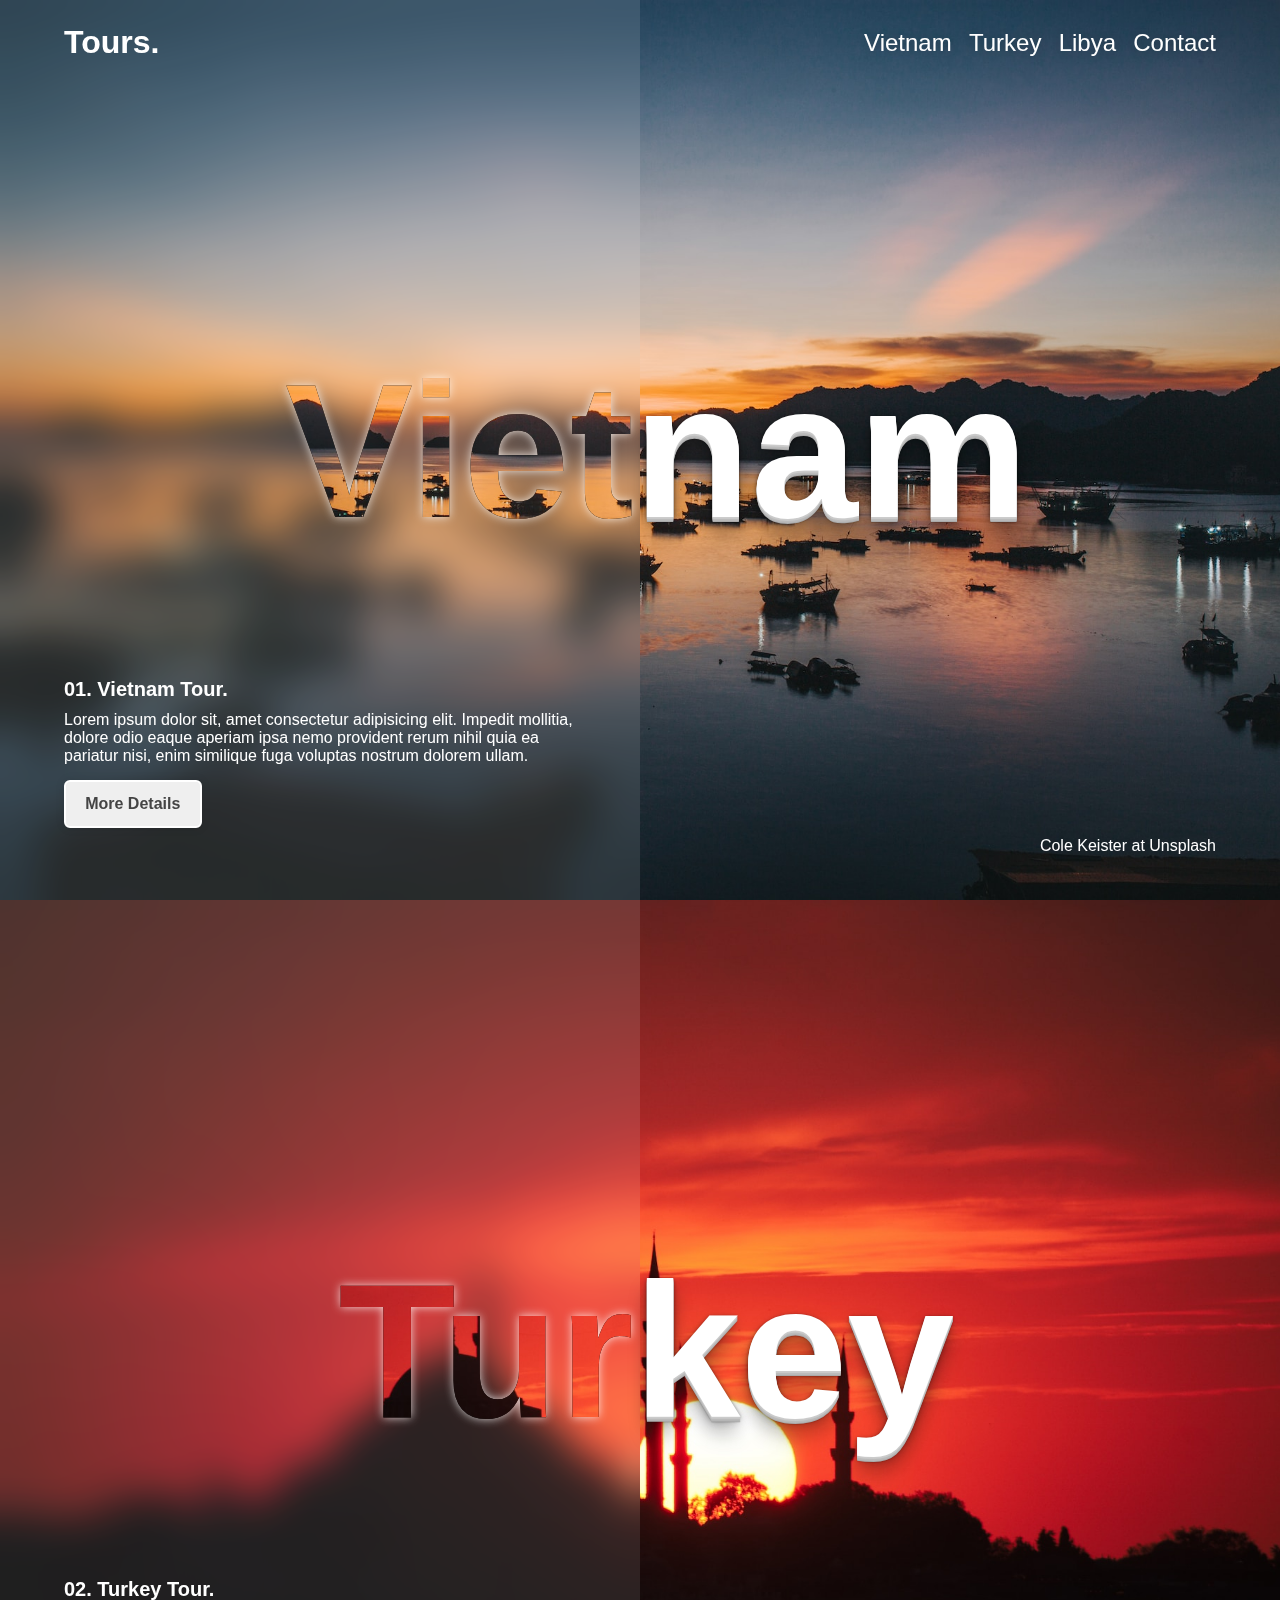
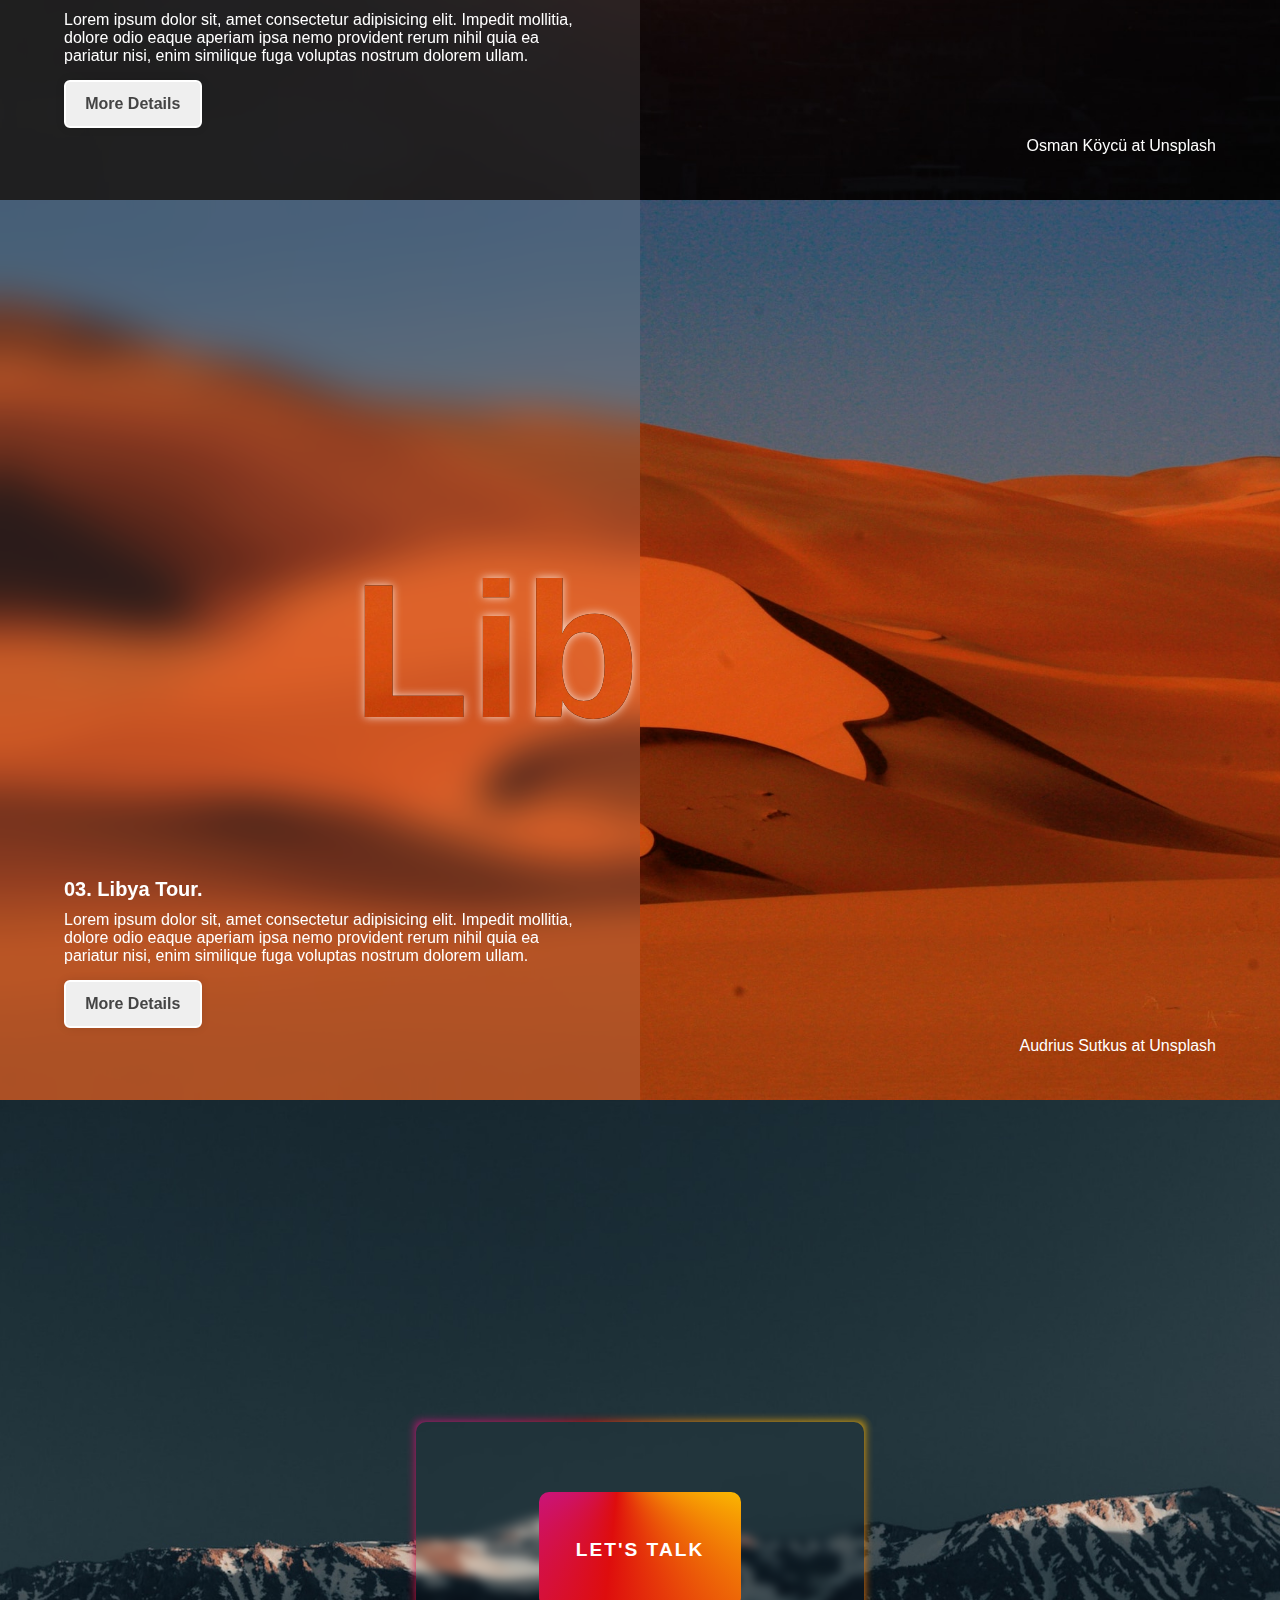
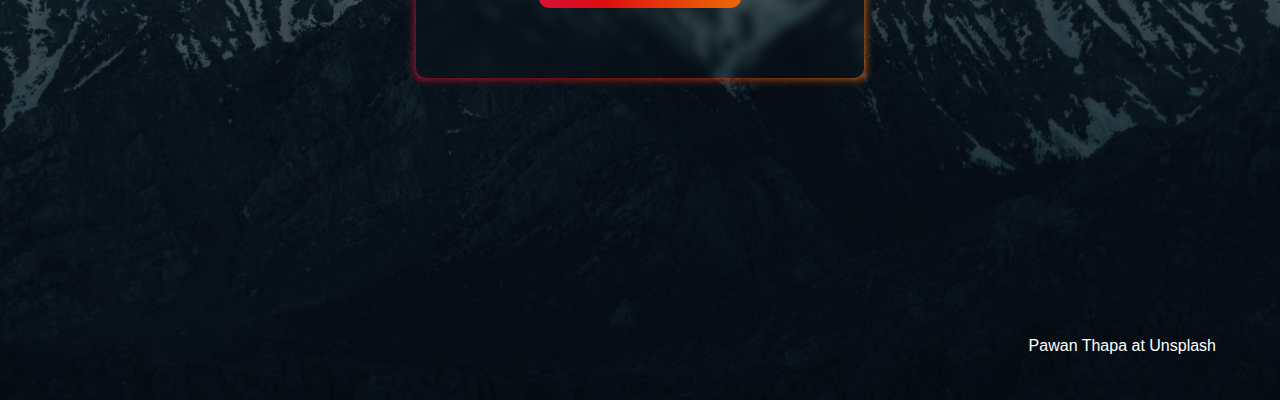
==== index.html @ f8b97f66 "Shift to right side JS" ====
<!DOCTYPE html>
<html lang="pt-br">
<head>
    <meta charset="UTF-8">
    <meta name="viewport" content="width=device-width, initial-scale=1.0">
    <title>Tours</title>
    <link rel="stylesheet" href="estilos/style.css">
    <link href='https://unpkg.com/boxicons@2.1.4/css/boxicons.min.css' rel='stylesheet'>
    <script src="app.js" defer></script>
</head>
<body>
    <header class="header">
        <a href="#" class="logo">Tours.</a>

        <nav class="navbar nav-normal">
            <a href="#">Vietnam</a>
            <a href="#turkey-section">Turkey</a>
            <a href="#libya-section">Libya</a>
            <a href="#contact">Contact</a>
        </nav>

        <nav class="navbar nav-icon">
            <a href="#"><svg xmlns="http://www.w3.org/2000/svg" width="18" height="18" viewBox="0 0 64 64">
                <circle cx="32" cy="32" r="30" fill="#f42f4c" />
                <path fill="#ffe62e" d="m32 39l9.9 7l-3.7-11.4l9.8-7.4H35.8L32 16l-3.7 11.2H16l9.8 7.4L22.1 46z" />
            </svg></a>
            <a href="#turkey-section"><svg xmlns="http://www.w3.org/2000/svg" width="18" height="18" viewBox="0 0 64 64">
                <circle cx="32" cy="32" r="30" fill="#ed4c5c" />
                <g fill="#fff">
                    <path d="m41.3 39l.1-5.4L36 32l5.4-1.6l-.1-5.4l3.3 4.3l5.4-1.6l-3.3 4.3l3.3 4.3l-5.4-1.6z" />
                    <path
                        d="M33.2 44c-6.6 0-11.9-5.4-11.9-12s5.3-12 11.9-12c2.5 0 4.8.8 6.8 2.1C37.3 19 33.3 17 28.8 17C20.6 17 14 23.7 14 32s6.6 15 14.8 15c4.5 0 8.5-2 11.2-5.1c-1.9 1.3-4.2 2.1-6.8 2.1" />
                </g>
            </svg></a>
            <a href="#libya-section"><svg xmlns="http://www.w3.org/2000/svg" width="18" height="18" viewBox="0 0 64 64">
                <path fill="#3e4347"
                    d="M2 32c0 5.9 1.7 11.4 4.6 16h50.7c2.9-4.6 4.6-10.1 4.6-16s-1.7-11.4-4.6-16H6.6C3.7 20.6 2 26.1 2 32z" />
                <path fill="#c94747" d="M57.4 16C52.1 7.6 42.7 2 32 2S11.9 7.6 6.6 16h50.8z" />
                <path fill="#83bf4f" d="M6.6 48c5.3 8.4 14.7 14 25.4 14s20.1-5.6 25.4-14H6.6z" />
                <g fill="#fff">
                    <path d="M38.2 36.7v-3.6L34.7 32l3.5-1.1v-3.6l2.2 2.9l3.6-1.1l-2.2 2.9l2.2 2.9l-3.6-1.1z" />
                    <path
                        d="M32.8 40c-4.4 0-7.9-3.6-7.9-8s3.5-8 7.9-8c1.7 0 3.2.5 4.5 1.4a9.78 9.78 0 0 0-7.4-3.4c-5.5 0-9.9 4.5-9.9 10s4.4 10 9.9 10c3 0 5.6-1.3 7.4-3.4c-1.2.9-2.8 1.4-4.5 1.4" />
                </g>
            </svg></a>
            <a href="#contact"><svg xmlns="http://www.w3.org/2000/svg" width="18" height="18" viewBox="0 0 24 24">
                <path fill="none" stroke="#888888" stroke-linecap="round" stroke-linejoin="round" stroke-width="2"
                    d="M12 19c5.523 0 10-3.582 10-8s-4.477-8-10-8S2 6.582 2 11c0 2.157 1.067 4.114 2.801 5.553C4.271 18.65 3 20 2 21c3 0 4.527-.979 6.32-2.559c1.14.36 2.38.559 3.68.559z" />
            </svg></a>
        </nav>
    </header>

    <section class="banner">
        <div class="slider">
            <div class="slide">
                <img src="images/bg-img1.jpg" alt="Vietnam landscape">
                <div class="left-info">
                    <div class="blur">
                        <h1>Viet</h1>
                    </div>
                    <div class="content">
                        <h3>01. Vietnam Tour.</h3>
                        <p>Lorem ipsum dolor sit, amet consectetur adipisicing elit. Impedit mollitia, dolore odio eaque aperiam ipsa nemo provident rerum nihil quia ea pariatur nisi, enim similique fuga voluptas nostrum dolorem ullam.</p>
                        <button class="btn">More Details</button>
                    </div>
                </div>
                <div class="right-info hidden">
                    <h1>nam</h1>
                </div>
            </div>
        </div>

        <div class="copy">
            <a href="https://unsplash.com/@coleito?utm_source=unsplash&utm_medium=referral&utm_content=creditCopyText">Cole
                Keister</a> at <a
                href="https://unsplash.com/pt-br/fotografias/UP3pjHKx0ts?utm_source=unsplash&utm_medium=referral&utm_content=creditCopyText">Unsplash</a>
        </div>
    </section>

    <section id="turkey-section" class="banner">
        <div class="slider">
            <div class="slide">
                <img src="images/bg-img2.jpg" alt="Turkey landscape" height="1280">
                <div class="left-info">
                    <div class="blur">
                        <h1>Tur</h1>
                    </div>
                    <div class="content">
                        <h3>02. Turkey Tour.</h3>
                        <p>Lorem ipsum dolor sit, amet consectetur adipisicing elit. Impedit mollitia, dolore odio eaque
                            aperiam ipsa nemo provident rerum nihil quia ea pariatur nisi, enim similique fuga voluptas
                            nostrum dolorem ullam.</p>
                        <button class="btn">More Details</button>
                    </div>
                </div>
                <div class="right-info hidden">
                    <h1>key</h1>
                </div>
            </div>
        </div>
    
        <div class="copy">
            <a href="https://unsplash.com/@osmank?utm_source=unsplash&utm_medium=referral&utm_content=creditCopyText">Osman
                Köycü</a> at <a
                href="https://unsplash.com/pt-br/fotografias/lCA-KQz53m0?utm_source=unsplash&utm_medium=referral&utm_content=creditCopyText">Unsplash</a>
        </div>
    </section>

    <section id="libya-section" class="banner">
        <div class="slider">
            <div class="slide">
                <img src="images/bg-img3.jpg" alt="Libyan desert">
                <div class="left-info">
                    <div class="blur blur-lib">
                        <h1>Lib</h1>
                    </div>
                    <div class="content">
                        <h3>03. Libya Tour.</h3>
                        <p>Lorem ipsum dolor sit, amet consectetur adipisicing elit. Impedit mollitia, dolore odio eaque
                            aperiam ipsa nemo provident rerum nihil quia ea pariatur nisi, enim similique fuga voluptas
                            nostrum dolorem ullam.</p>
                        <button class="btn">More Details</button>
                    </div>
                </div>
                <div class="right-info lib-rinfo hidden">
                    <h1>ya</h1>
                </div>
            </div>
        </div>
    
        <div class="copy">
            <a href="https://unsplash.com/@audrius4x?utm_source=unsplash&utm_medium=referral&utm_content=creditCopyText">Audrius Sutkus</a> at <a href="https://unsplash.com/pt-br/fotografias/Ggvj8lq_Fs8?utm_source=unsplash&utm_medium=referral&utm_content=creditCopyText">Unsplash</a>
        </div>
    </section>

    <section id="contact" class="banner">
        <div class="slider">
            <div class="slide">
                <img src="images/bg-img4.jpg" alt="Mountains">
                <div class="box">
                    <sh></sh>
                    <button class="box-btn">Let's talk</button>
                </div>
            </div>
        </div>
    
        <div class="copy">
            <a href="https://unsplash.com/@thapapawan?utm_source=unsplash&utm_medium=referral&utm_content=creditCopyText">Pawan
                Thapa</a> at <a
                href="https://unsplash.com/pt-br/fotografias/uma-vista-do-topo-de-uma-montanha-a-noite-5teEzy9k1Ls?utm_source=unsplash&utm_medium=referral&utm_content=creditCopyText">Unsplash</a>
        </div>
    </section>

</body>
</html>
---- estilos/style.css ----
@charset "UTF-8";

* {
    margin: 0;
    padding: 0;
    box-sizing: border-box;
    font-family: 'Monteserrat', sans-serif;
}

html {
    scroll-behavior: smooth;
}

img {
    width: 100%;
    height: auto;
    display: block;
}

.header {
    position: fixed;
    top: 0;
    left: 0;
    width: 100%;
    padding: 1.5rem 5%;
    background-color: transparent;
    display: flex;
    justify-content: space-between;
    align-items: center;
    z-index: 100;
}

.logo {
    font-size: clamp(1rem, 3vw, 2rem);
    color: #fff;
    font-weight: 700;
    text-decoration: none;
    cursor: auto;
}

.navbar a {
    font-size: clamp(.8rem, 2vw, 1.5rem);
    color: #fff;
    font-weight: 500;
    text-decoration: none;
    margin-left: clamp(.5rem, 1vw, 2.5rem);
    text-shadow: 0 0 10px rgba(0, 0, 0, .2);
    transition: 200ms;
}

.navbar a:hover {
    text-shadow: 0 0 10px;
}

.nav-icon {
    display: none;
}

.banner {
    position: relative;
    width: 100%;
    height: 100vh;
}

.slide {
    position: absolute;
    width: 100%;
    height: 100%;
}

.slide img {
    position: absolute;
    width: 100%;
    height: 100%;
    object-fit: cover;
    pointer-events: none;
}

.left-info {
    position: absolute;
    width: 50%;
    height: 100%;
    top: 0;
    left: 0;
}

.left-info .blur {
    position: absolute;
    width: 100%;
    height: 100%;
    background-color: rgba(255, 255, 255, .1);
    backdrop-filter: blur(20px);
    display: flex;
    justify-content: flex-end;
    align-items: center;
    -webkit-mask: linear-gradient(#000 0 0),
    linear-gradient(#000 0 0);
    -webkit-mask-clip: text, padding-box;
    -webkit-mask-composite: xor;
}

.blur h1 {
    font-size: clamp(5rem, 15vw, 15.6rem);
    text-shadow: 0 0 10px rgba(255, 255, 255, .8);
    margin-right: 1%;
}

.blur-lib h1 {
    margin-right: 0;
}

.left-info .content {
    position: absolute;
    bottom: 8%;
    left: 10%;
    color: #fff;
}

.content h3 {
    font-size: clamp(1rem, 2vw, 1.25rem);
}

.content p {
    font-size: clamp(.7rem, 2vw, 1rem);
    margin: 0.625rem 0.4rem 0.938rem 0;
    text-wrap: balance;
}

.content .btn {
    display: inline-block;
    padding-block: clamp(0.4rem, 1.5vh, 0.81rem);
    padding-inline: clamp(.8rem, 1.5vw, 1.75rem);
    border: 2px solid #fff;
    border-radius: 0.37rem;
    font-size: clamp(.7rem, 2vw, 1rem);
    font-weight: 600;
    box-shadow: 0 0 10px rgba(0, 0, 0, .1);
    color: #444;
    transition: 500ms;
}

.content .btn:hover {
    background-color: transparent;
    color: #fff;
}

.right-info {
    position: absolute;
    width: 50%;
    height: 100%;
    top: 0;
    right: 0;
    display: flex;
    /* flex-direction: column;
    justify-content: center; */ /* h3 é absolute, não é necessário mais o column */
    align-items: center;
}

.right-info h1 {
    font-size: clamp(5rem, 15vw, 15.6rem);
    color: #fff;
    margin-left: -1%;
    text-shadow: 
    0 1px 0 #ccc, 
    0 2px 0 #c9c9c9, 
    0 3px 0 #bbb, 
    0 4px 0 #b9b9b9, 
    0 5px 0 #aaa,
    0 6px 1px rgba(0, 0, 0, 0.1), 
    0 0 5px rgba(0, 0, 0, 0.1), 
    0 1px 3px rgba(0, 0, 0, 0.3), 
    0 3px 5px rgba(0, 0, 0, 0.2), 
    0 5px 10px rgba(0, 0, 0, 0.25), 
    0 10px 20px rgba(0, 0, 0, 0.2), 
    0 20px 20px rgba(0, 0, 0, 0.15);
}

.lib-rinfo h1 {
    margin-left: 1%;
}

.copy {
    position: absolute;
    bottom: 5%;
    right: 5%;
    color: #fff;
    font-size: clamp(.6rem, 2vw, 1rem);
}

.copy a {
    text-decoration: none;
    color: #fff;
    font-size: clamp(.6rem, 2vw, 1rem);
}

.copy a:hover {
    text-decoration: underline;
}


.box {
    position: absolute;
    top: 50%;
    left: 50%;
    border-radius: 10px;
    width: clamp(35vw, 35vw, 40vw);
    height: clamp(20vw, 20vw, 25vw);
    backdrop-filter: blur(5px);
    transform-style: preserve-3d;
    transform: translate(-50%, -50%);
    display: flex;
    justify-content: center;
    align-items: center;
}

.box-btn {
    width: 45%;
    height: 45%;
    padding: 2.5%;
    border-radius: 10px;
    border: none;
    background: conic-gradient(from 90deg at 40% -25%, #ffd700, #f79d03, #ee6907, #e6390a, #de0d0d, #d61039, #cf1261, #c71585, #cf1261, #d61039, #de0d0d, #ee6907, #f79d03, #ffd700, #ffd700, #ffd700);
    font-family: 'Monteserrat', sans-serif;
    font-size: clamp(.5rem, 1.5vw, 1.7rem);
    font-weight: 600;
    color: #fff;
    text-transform: uppercase;
    letter-spacing: 2px;
    cursor: pointer;
}

.box sh {
    position: absolute;
    inset: calc(-10px - 0px - 0px);
    border: calc(10px + 0px + 0px) solid #0000;
    border-radius: calc(10px + 0px + 0px + 10px);
    -webkit-mask: linear-gradient(#000 0 0) content-box, linear-gradient(#000 0 0);
    -webkit-mask-composite: xor;
    mask-composite: exclude;
    transform: translateZ(-1px);
    pointer-events: none;
}

.box sh::before {
    content: "";
    position: absolute;
    inset: 0px;
    /* border-radius: 10px; */
    background: conic-gradient(from 90deg at 40% -25%, #ffd700, #f79d03, #ee6907, #e6390a, #de0d0d, #d61039, #cf1261, #c71585, #cf1261, #d61039, #de0d0d, #ee6907, #f79d03, #ffd700, #ffd700, #ffd700);
    filter: blur(5px);
    transform: translate(0px, 0px);
}

@media screen and (max-height: 500px) {
    .content p {
        position: absolute;
        left: -10000px;
    }

    .content h3 {
        margin-bottom: 1.5rem;
    }
}

@media screen and (max-width:460px) {
    .nav-normal {
        display: none;
    }

    .nav-icon {
        display: block;
        margin-left: clamp(2rem, 2vw, 2.5rem);
    }

    .nav-icon a {
        margin-left: 1rem;
    }
}

.hidden {
    transform: translateX(100%);
    transition: 800ms;
    transition-delay: 200ms;
}

.show {
    transform: translateX(0);
}
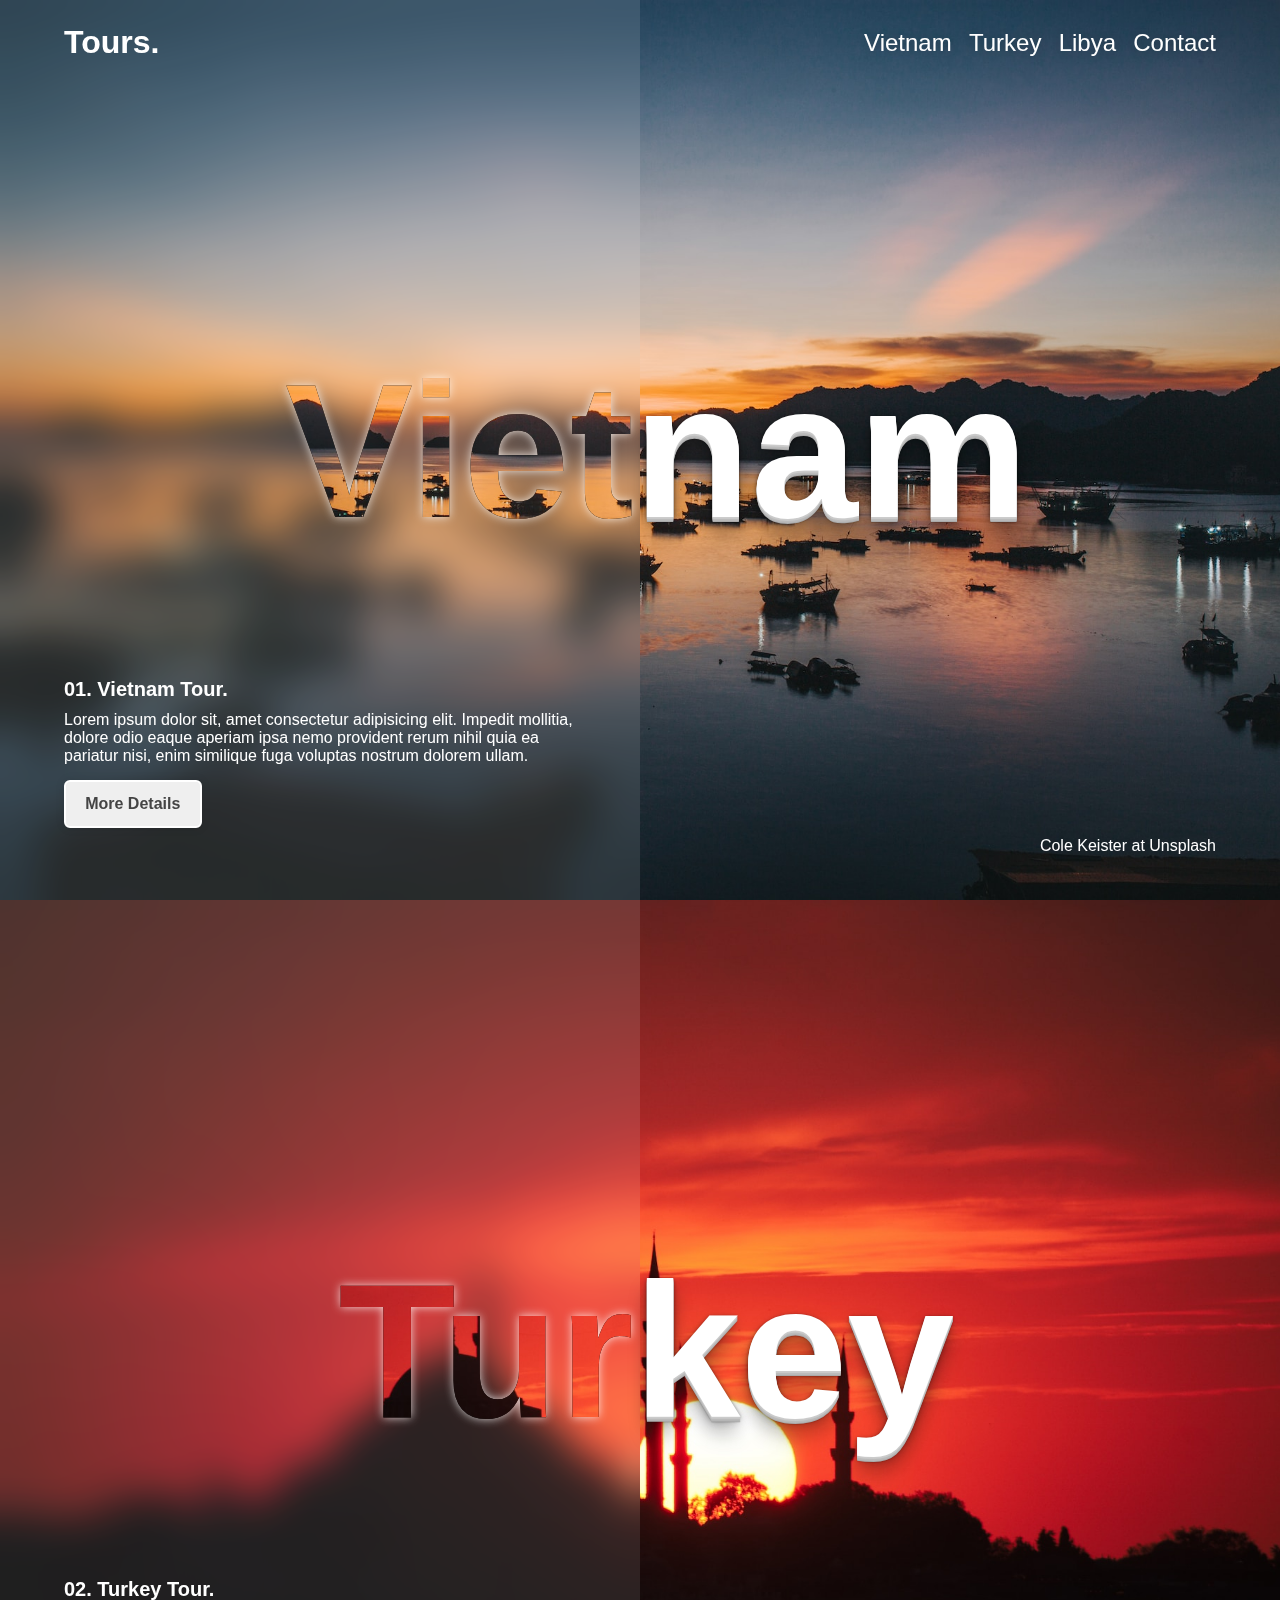
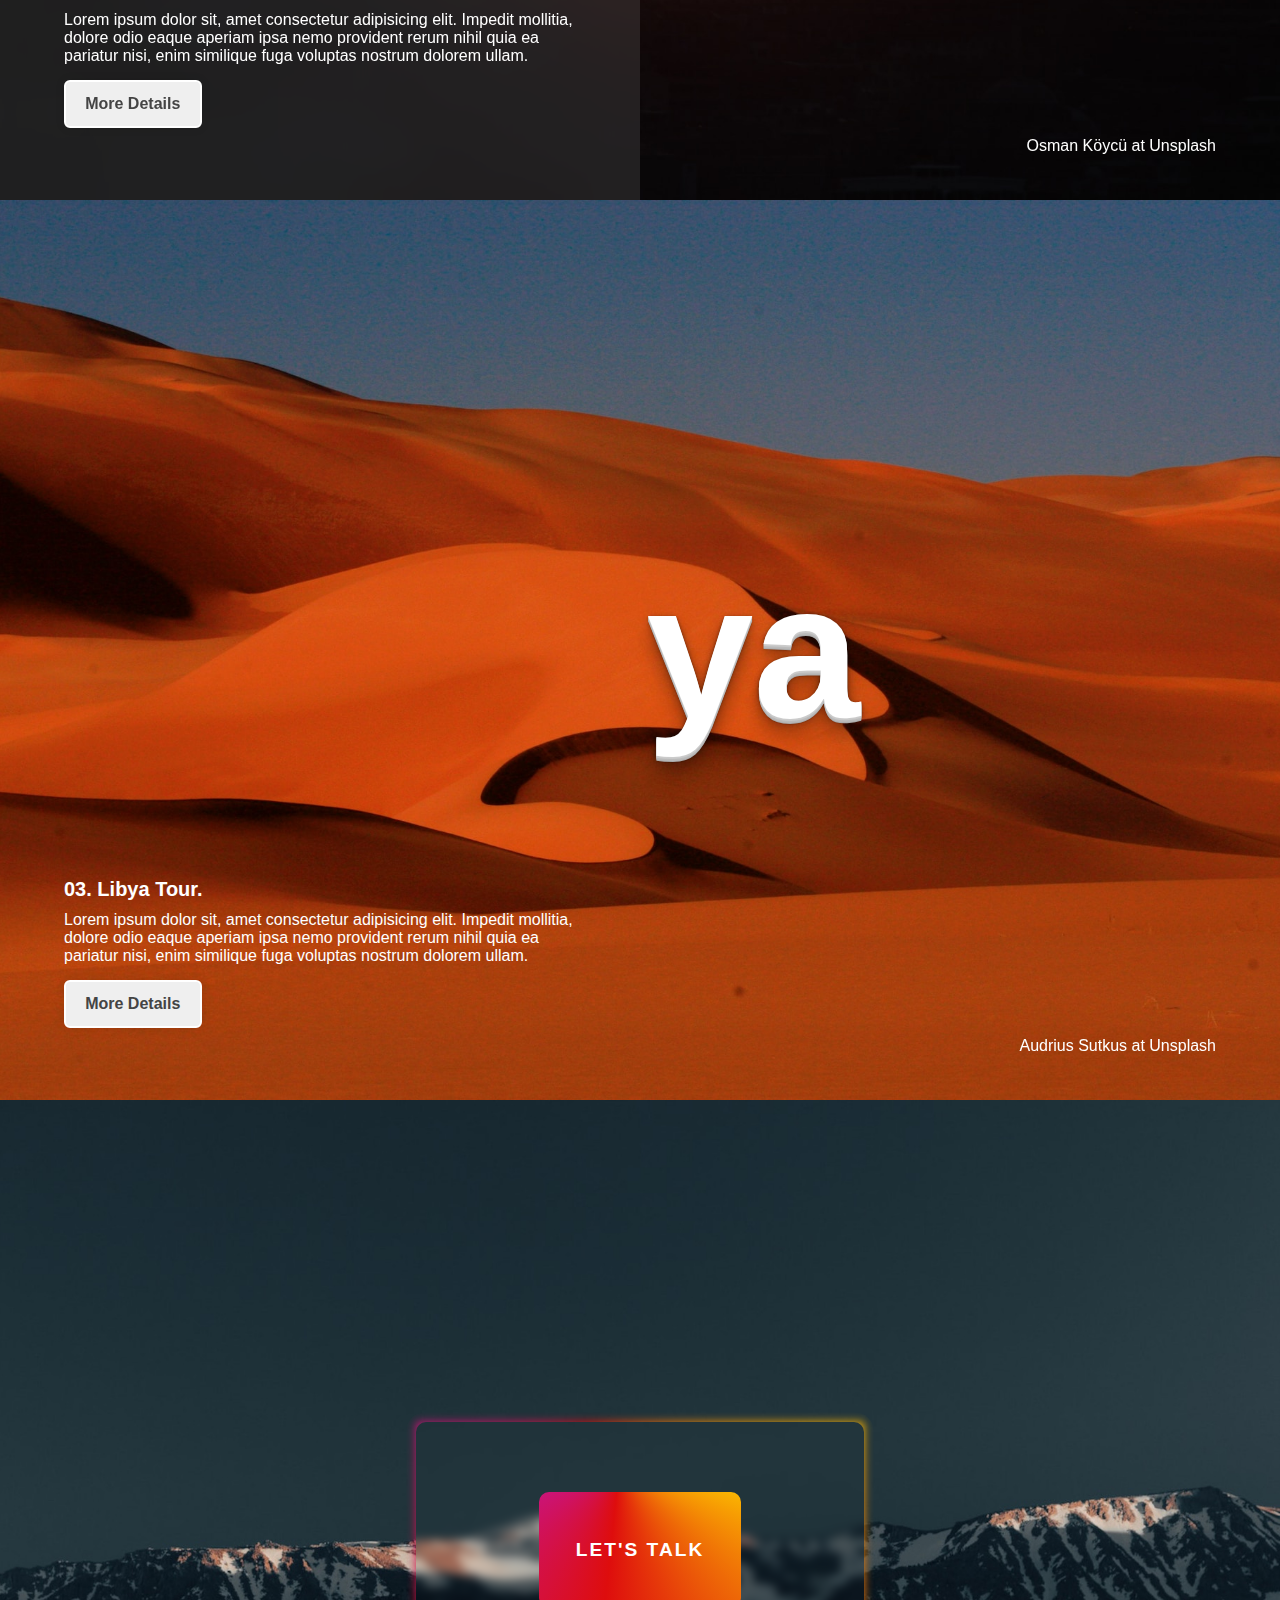
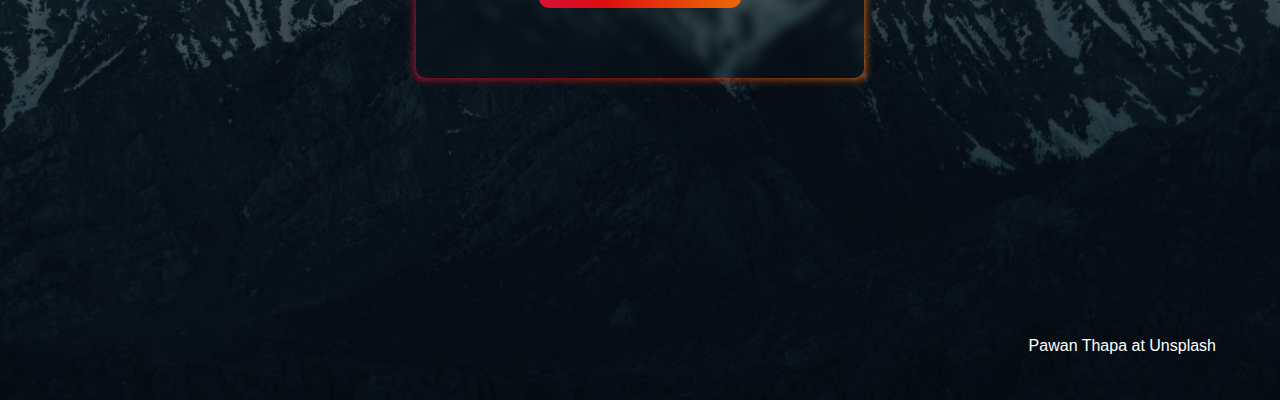
==== commit 802a9526: "Adjust dvh" ====
--- a/index.html
+++ b/index.html
@@ -4,6 +4,7 @@
     <meta charset="UTF-8">
     <meta name="viewport" content="width=device-width, initial-scale=1.0">
     <title>Tours</title>
+    <link rel="shortcut icon" href="./images/favicon.ico" type="image/x-icon">
     <link rel="stylesheet" href="estilos/style.css">
     <link href='https://unpkg.com/boxicons@2.1.4/css/boxicons.min.css' rel='stylesheet'>
     <script src="app.js" defer></script>
@@ -55,7 +56,7 @@
             <div class="slide">
                 <img src="images/bg-img1.jpg" alt="Vietnam landscape">
                 <div class="left-info">
-                    <div class="blur">
+                    <div class="blur hidden">
                         <h1>Viet</h1>
                     </div>
                     <div class="content">
@@ -64,7 +65,7 @@
                         <button class="btn">More Details</button>
                     </div>
                 </div>
-                <div class="right-info hidden">
+                <div class="right-info">
                     <h1>nam</h1>
                 </div>
             </div>
@@ -82,7 +83,7 @@
             <div class="slide">
                 <img src="images/bg-img2.jpg" alt="Turkey landscape" height="1280">
                 <div class="left-info">
-                    <div class="blur">
+                    <div class="blur hidden">
                         <h1>Tur</h1>
                     </div>
                     <div class="content">
@@ -93,7 +94,7 @@
                         <button class="btn">More Details</button>
                     </div>
                 </div>
-                <div class="right-info hidden">
+                <div class="right-info">
                     <h1>key</h1>
                 </div>
             </div>
@@ -111,7 +112,7 @@
             <div class="slide">
                 <img src="images/bg-img3.jpg" alt="Libyan desert">
                 <div class="left-info">
-                    <div class="blur blur-lib">
+                    <div class="blur blur-lib hidden">
                         <h1>Lib</h1>
                     </div>
                     <div class="content">
@@ -122,7 +123,7 @@
                         <button class="btn">More Details</button>
                     </div>
                 </div>
-                <div class="right-info lib-rinfo hidden">
+                <div class="right-info lib-rinfo">
                     <h1>ya</h1>
                 </div>
             </div>
--- a/estilos/style.css
+++ b/estilos/style.css
@@ -36,6 +36,7 @@
     font-weight: 700;
     text-decoration: none;
     cursor: auto;
+    z-index: 100;
 }
 
 .navbar a {
@@ -45,6 +46,7 @@
     text-decoration: none;
     margin-left: clamp(.5rem, 1vw, 2.5rem);
     text-shadow: 0 0 10px rgba(0, 0, 0, .2);
+    z-index: 100;
     transition: 200ms;
 }
 
@@ -59,7 +61,7 @@
 .banner {
     position: relative;
     width: 100%;
-    height: 100vh;
+    height: 100dvh;
 }
 
 .slide {
@@ -128,7 +130,7 @@
 
 .content .btn {
     display: inline-block;
-    padding-block: clamp(0.4rem, 1.5vh, 0.81rem);
+    padding-block: clamp(0.4rem, 1.5dvh, 0.81rem);
     padding-inline: clamp(.8rem, 1.5vw, 1.75rem);
     border: 2px solid #fff;
     border-radius: 0.37rem;
@@ -278,8 +280,8 @@
 }
 
 .hidden {
-    transform: translateX(100%);
-    transition: 800ms;
+    transform: translateX(-100%);
+    transition: 500ms ease-in-out;
     transition-delay: 200ms;
 }
 
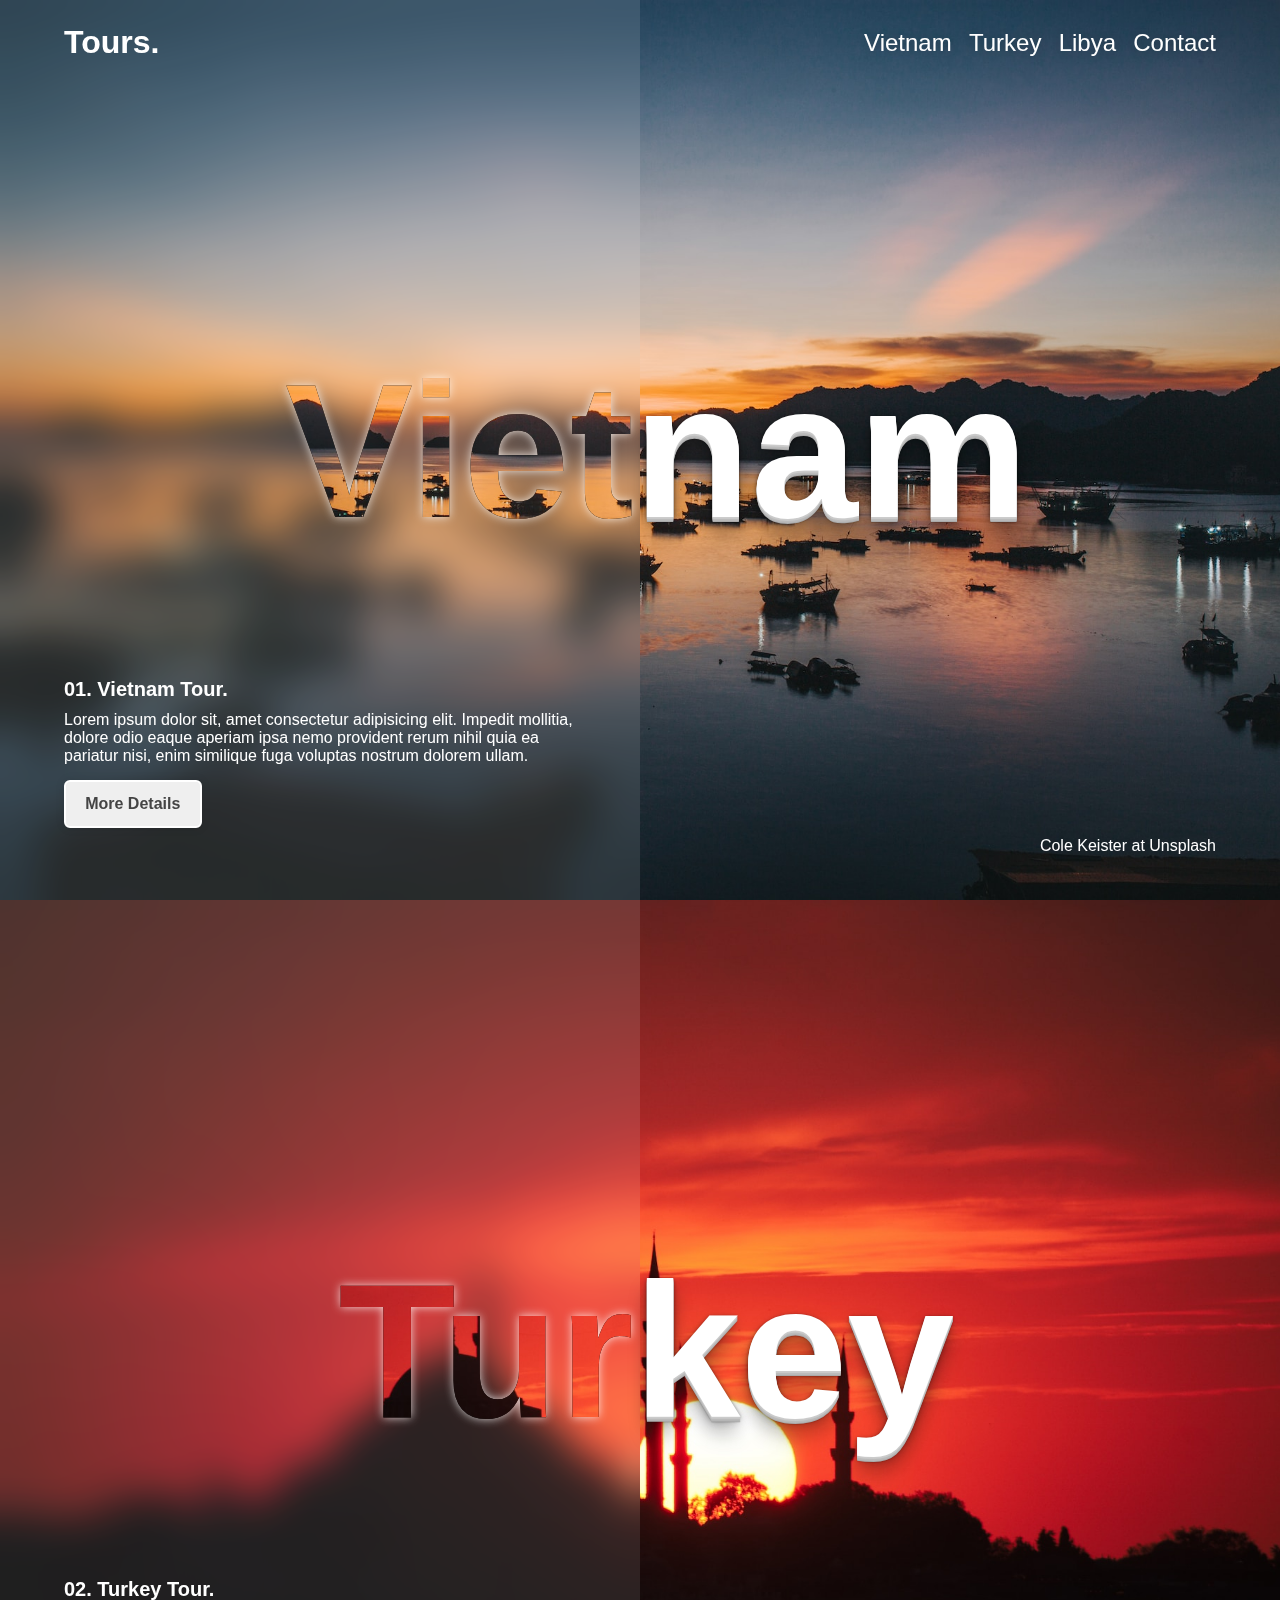
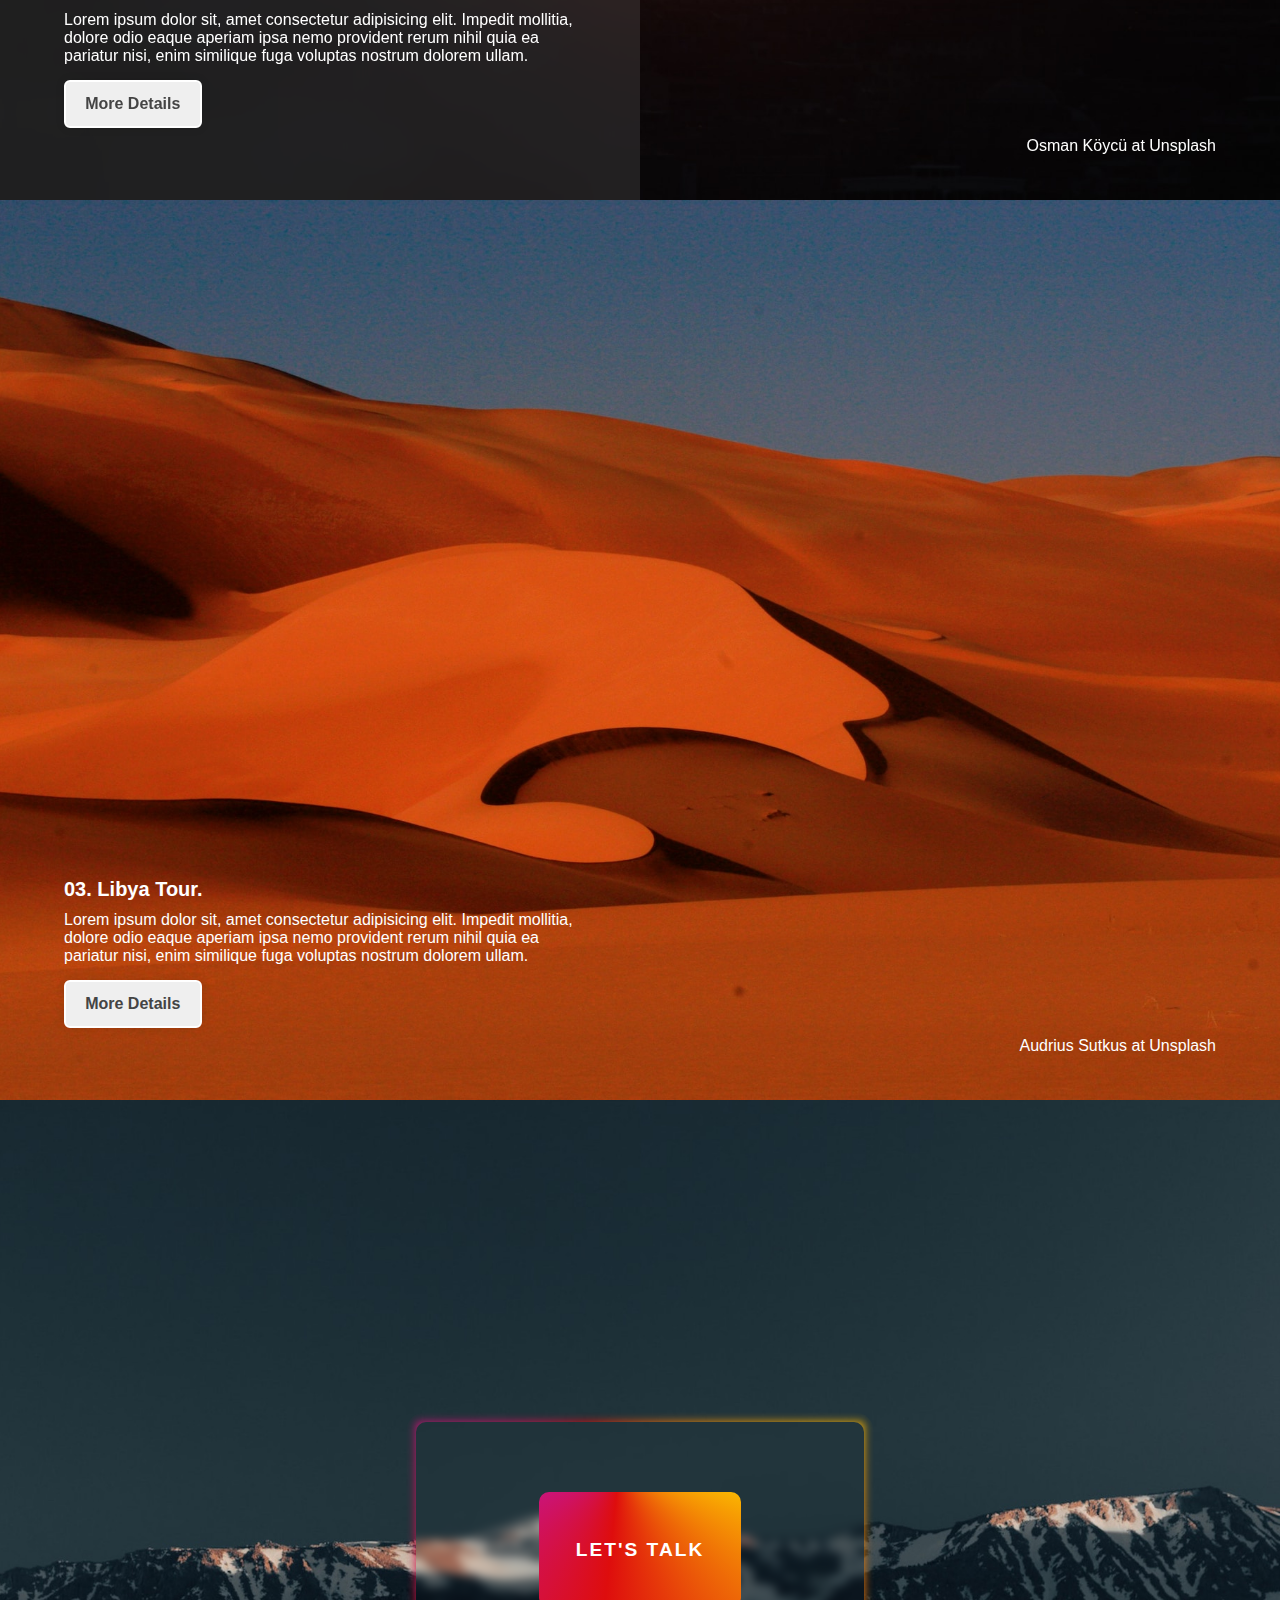
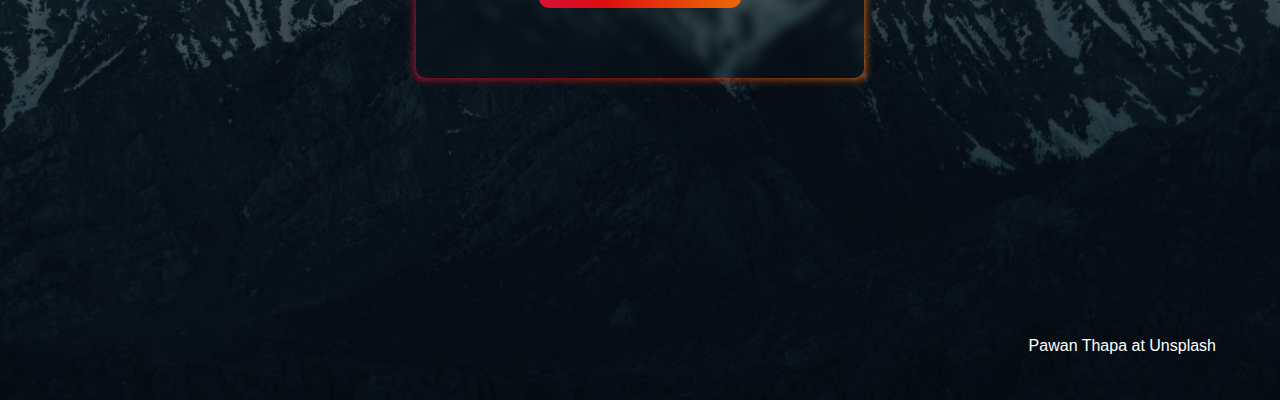
==== commit eb5b1040: "Fix slide from right" ====
--- a/index.html
+++ b/index.html
@@ -65,7 +65,7 @@
                         <button class="btn">More Details</button>
                     </div>
                 </div>
-                <div class="right-info">
+                <div class="right-info hidden hidden-right">
                     <h1>nam</h1>
                 </div>
             </div>
@@ -94,7 +94,7 @@
                         <button class="btn">More Details</button>
                     </div>
                 </div>
-                <div class="right-info">
+                <div class="right-info hidden hidden-right">
                     <h1>key</h1>
                 </div>
             </div>
@@ -123,7 +123,7 @@
                         <button class="btn">More Details</button>
                     </div>
                 </div>
-                <div class="right-info lib-rinfo">
+                <div class="right-info lib-rinfo hidden hidden-right">
                     <h1>ya</h1>
                 </div>
             </div>
--- a/estilos/style.css
+++ b/estilos/style.css
@@ -9,6 +9,7 @@
 
 html {
     scroll-behavior: smooth;
+    overflow-x: hidden;
 }
 
 img {
@@ -285,6 +286,15 @@
     transition-delay: 200ms;
 }
 
+.hidden-right {
+    transform: translateX(100%);
+}
+
+.hidden-right {
+    transition: 500ms ease-in-out;
+    transition-delay: 200ms;
+}
+
 .show {
     transform: translateX(0);
 }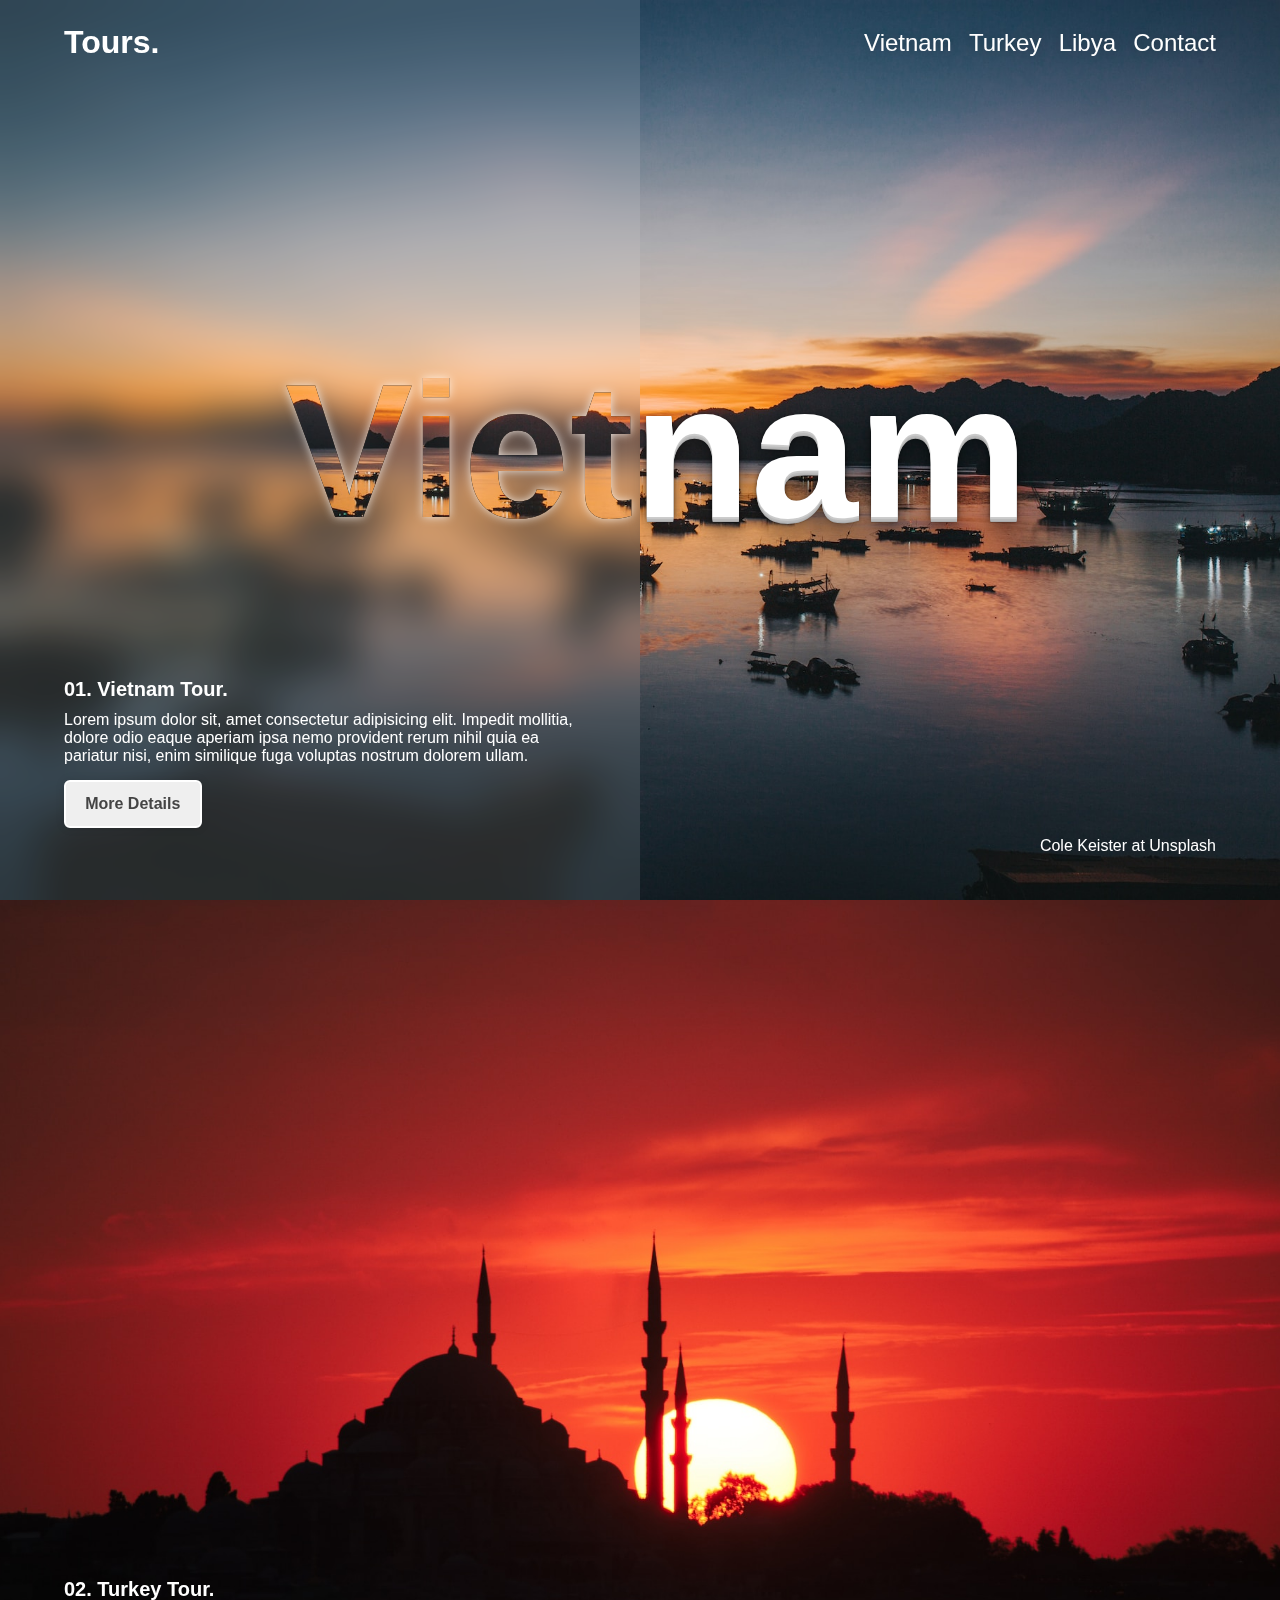
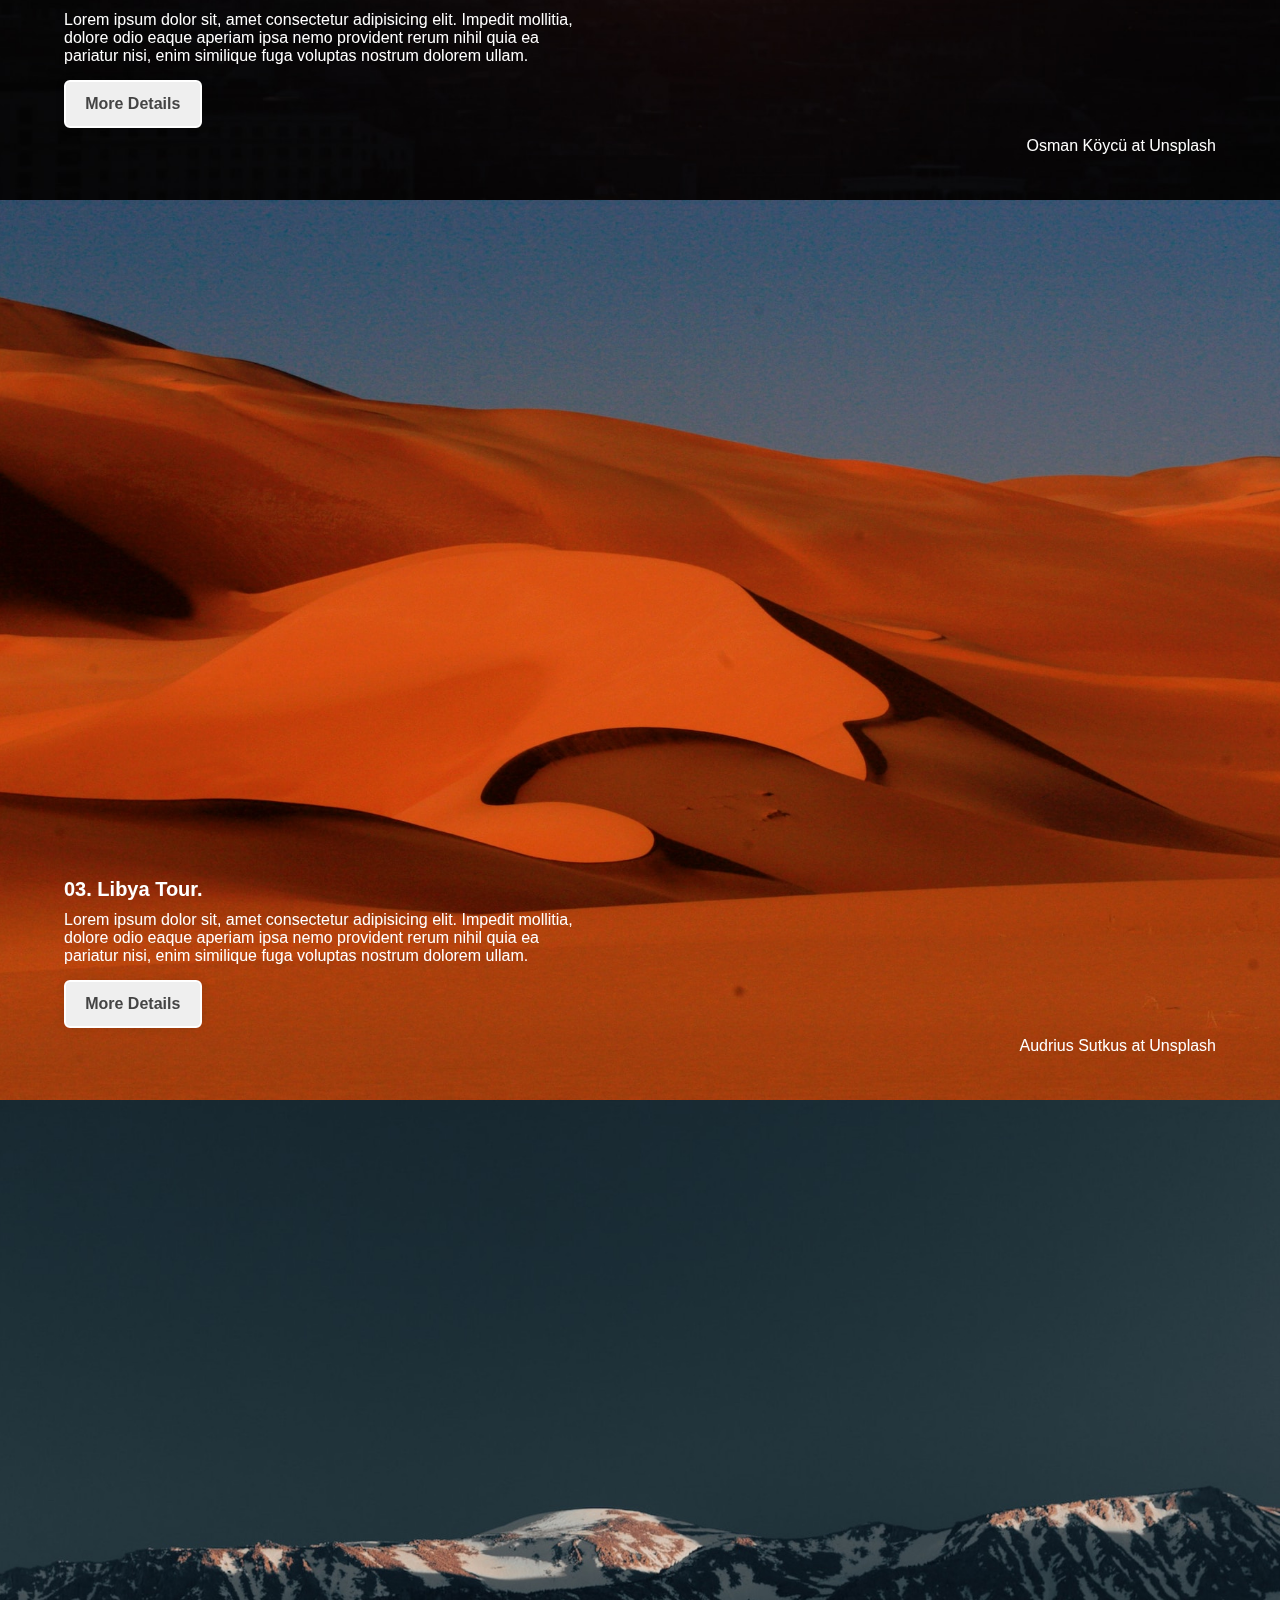
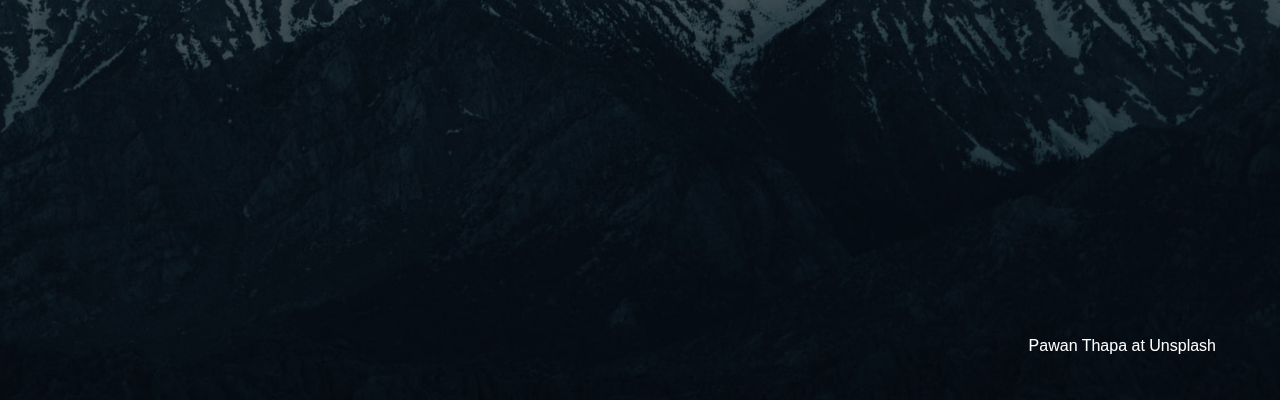
==== commit e1e16cec: "Add faders JS" ====
--- a/index.html
+++ b/index.html
@@ -138,7 +138,7 @@
         <div class="slider">
             <div class="slide">
                 <img src="images/bg-img4.jpg" alt="Mountains">
-                <div class="box">
+                <div class="box fade-in">
                     <sh></sh>
                     <button class="box-btn">Let's talk</button>
                 </div>
--- a/estilos/style.css
+++ b/estilos/style.css
@@ -7,10 +7,12 @@
     font-family: 'Monteserrat', sans-serif;
 }
 
-html {
+html,
+body {
     scroll-behavior: smooth;
     overflow-x: hidden;
 }
+
 
 img {
     width: 100%;
@@ -206,8 +208,8 @@
     top: 50%;
     left: 50%;
     border-radius: 10px;
-    width: clamp(35vw, 35vw, 40vw);
-    height: clamp(20vw, 20vw, 25vw);
+    width: clamp(31.015vw, 31.115vw, 31.2vw);
+    height: clamp(21.015vw, 21.115vw, 21.2vw);
     backdrop-filter: blur(5px);
     transform-style: preserve-3d;
     transform: translate(-50%, -50%);
@@ -218,18 +220,23 @@
 
 .box-btn {
     width: 45%;
-    height: 45%;
+    height: 40%;
     padding: 2.5%;
     border-radius: 10px;
     border: none;
     background: conic-gradient(from 90deg at 40% -25%, #ffd700, #f79d03, #ee6907, #e6390a, #de0d0d, #d61039, #cf1261, #c71585, #cf1261, #d61039, #de0d0d, #ee6907, #f79d03, #ffd700, #ffd700, #ffd700);
     font-family: 'Monteserrat', sans-serif;
-    font-size: clamp(.5rem, 1.5vw, 1.7rem);
-    font-weight: 600;
+    font-size: clamp(.5rem, 1.3vw, 1.7rem);
+    font-weight: 800;
     color: #fff;
     text-transform: uppercase;
     letter-spacing: 2px;
     cursor: pointer;
+    transition: all 200ms;
+}
+
+.box-btn:hover {
+    text-shadow: 0 0 10px;
 }
 
 .box sh {
@@ -280,21 +287,38 @@
     }
 }
 
+/* JavaScript */
+
 .hidden {
     transform: translateX(-100%);
-    transition: 500ms ease-in-out;
-    transition-delay: 200ms;
+    transition: all 800ms ease-in-out;
+    transition-delay: 100ms;
+    opacity: 0;
 }
 
 .hidden-right {
     transform: translateX(100%);
+    opacity: 0;
 }
 
 .hidden-right {
-    transition: 500ms ease-in-out;
-    transition-delay: 200ms;
+    transition: all 800ms ease-in-out;
+    transition-delay: 100ms;
 }
 
 .show {
     transform: translateX(0);
-}+    opacity: 1;
+}
+
+.fade-in {
+    opacity: 0;
+    filter: blur(15px);
+    transition: all 500ms ease-in
+}
+
+.fade-in.appear {
+    filter: blur(0);
+    opacity: 1;
+}
+
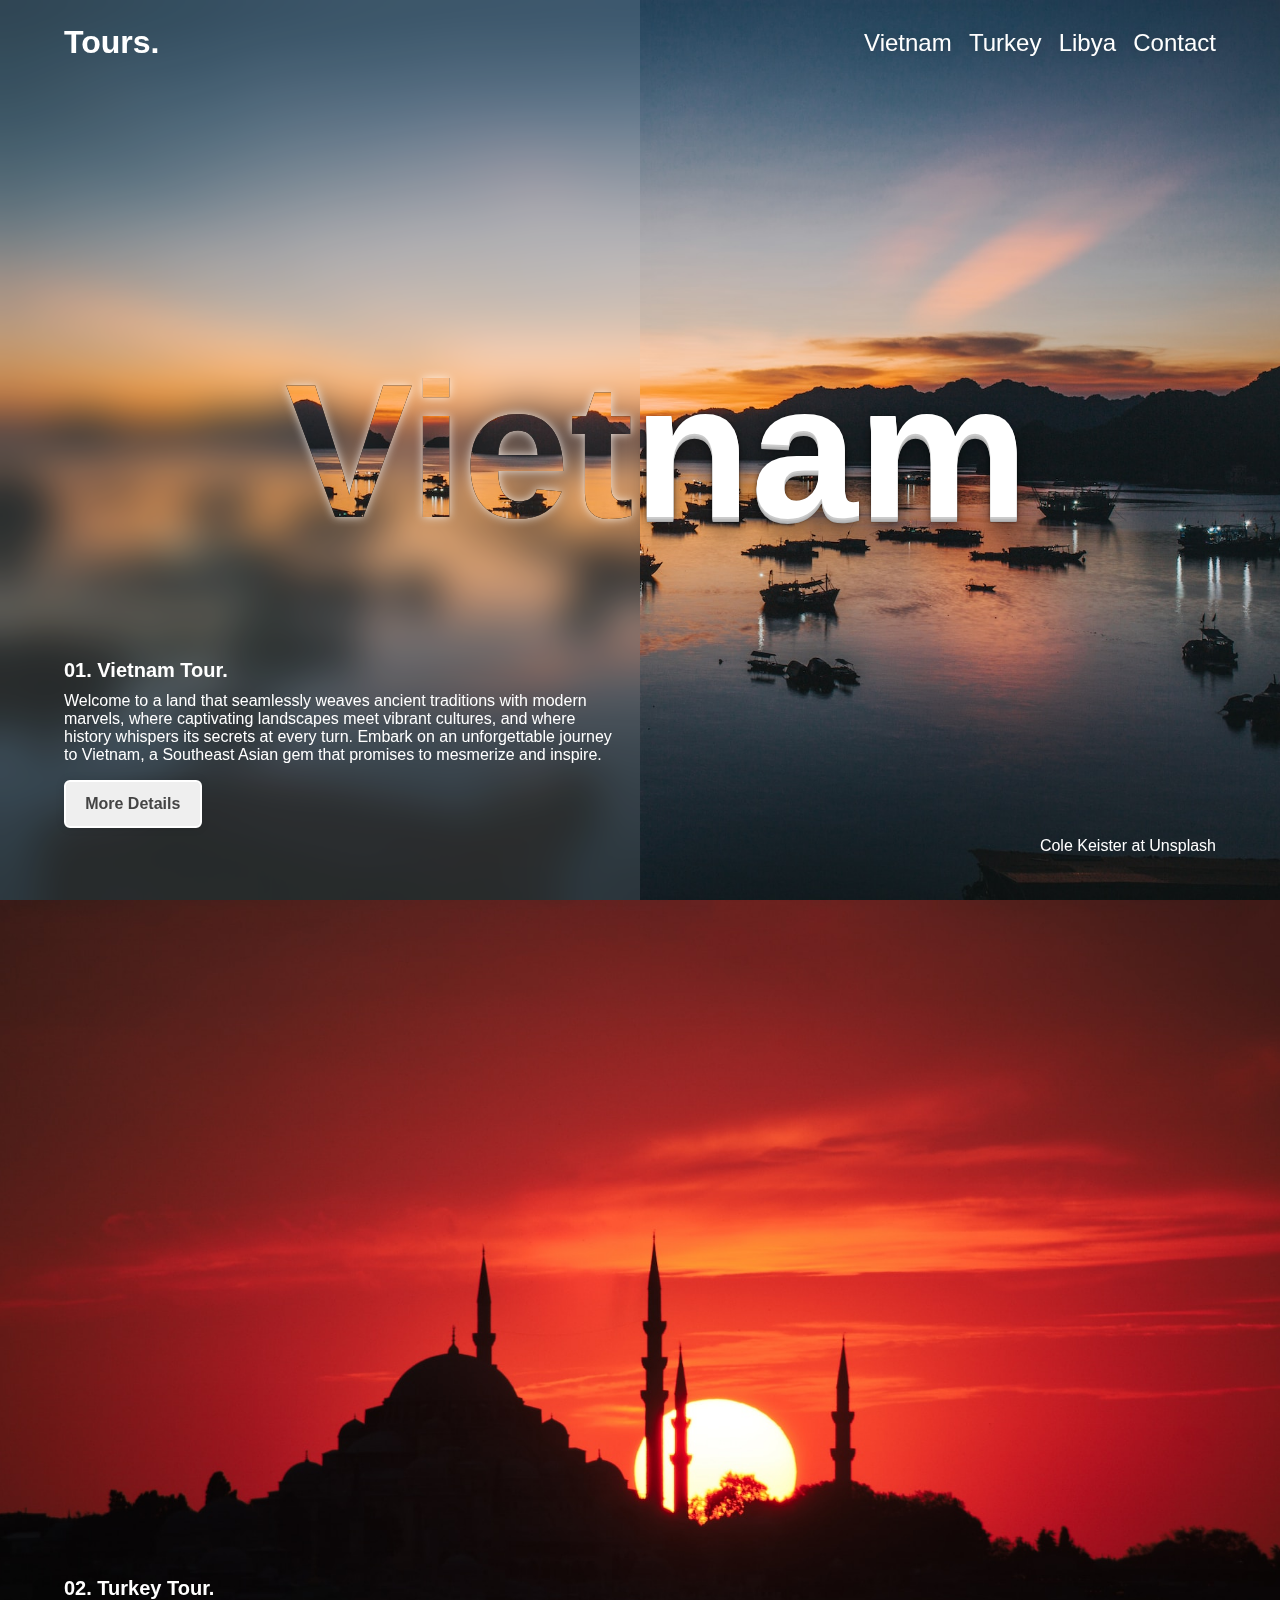
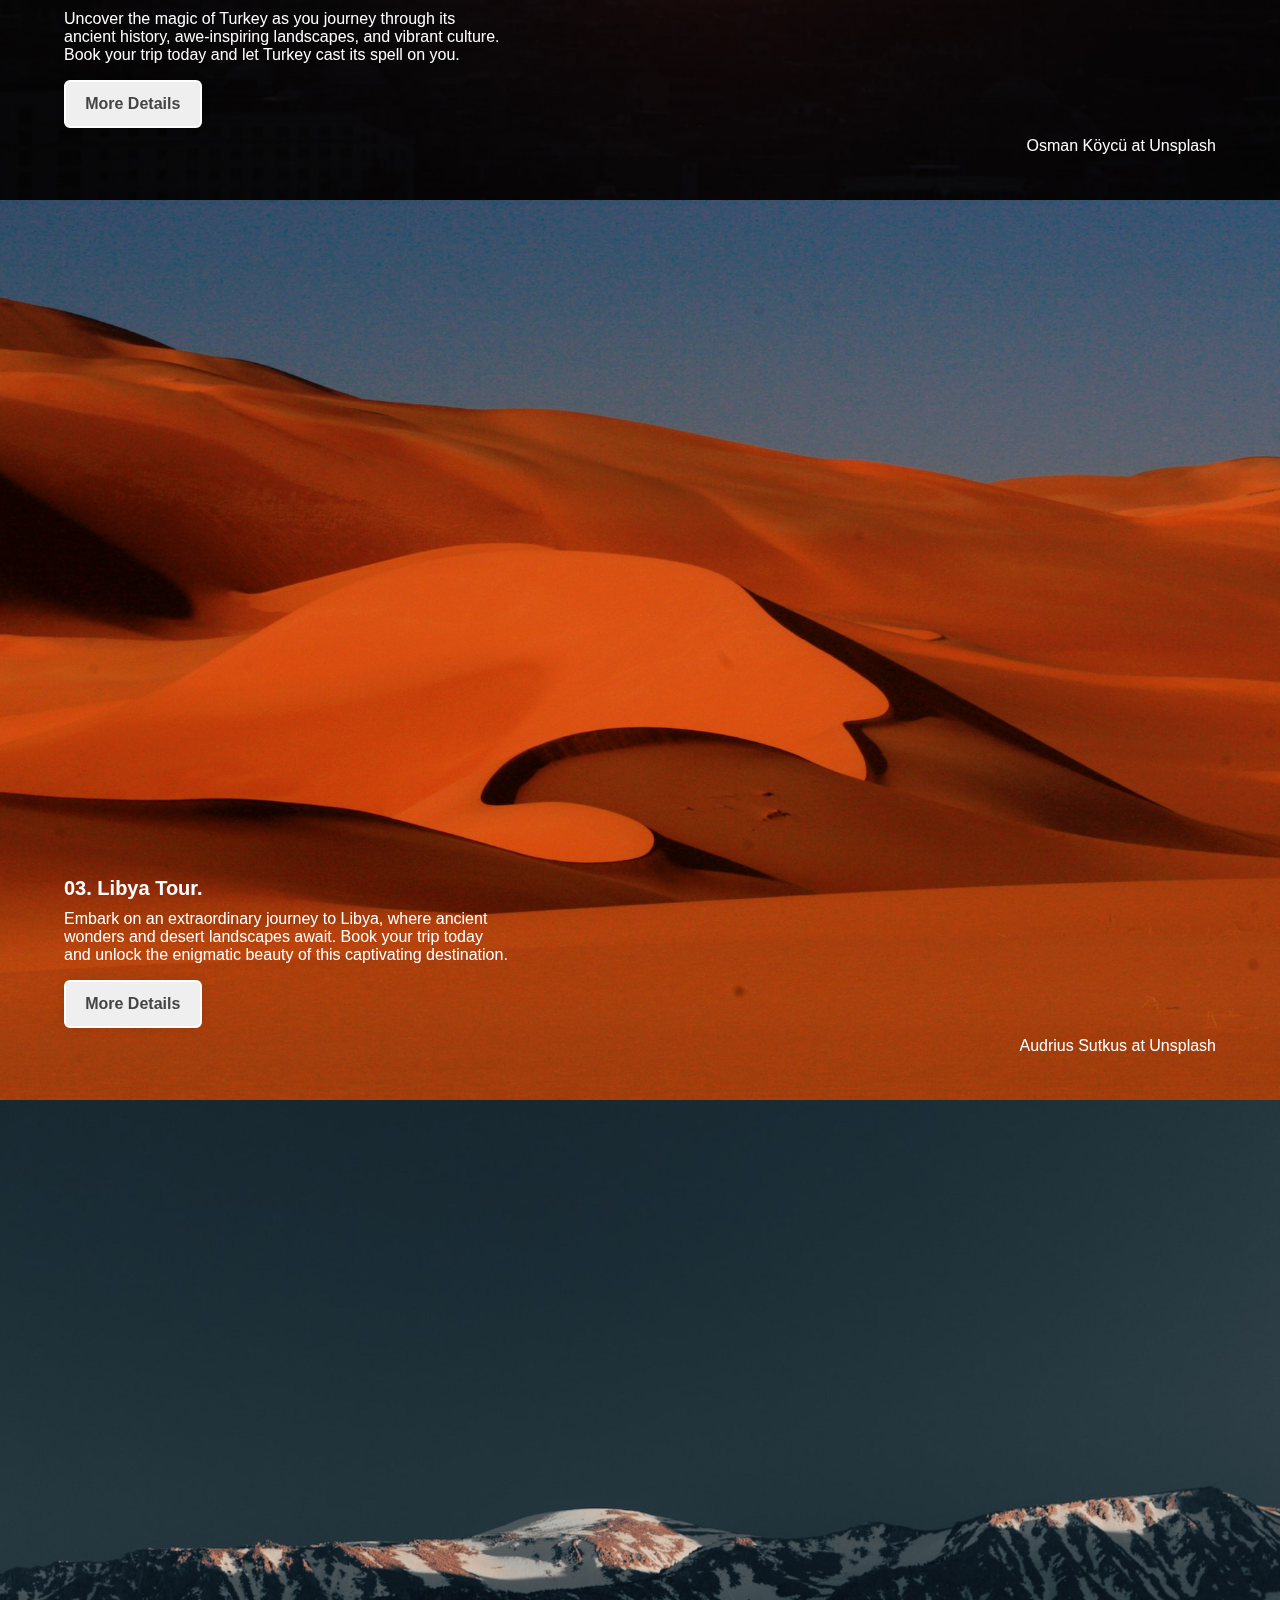
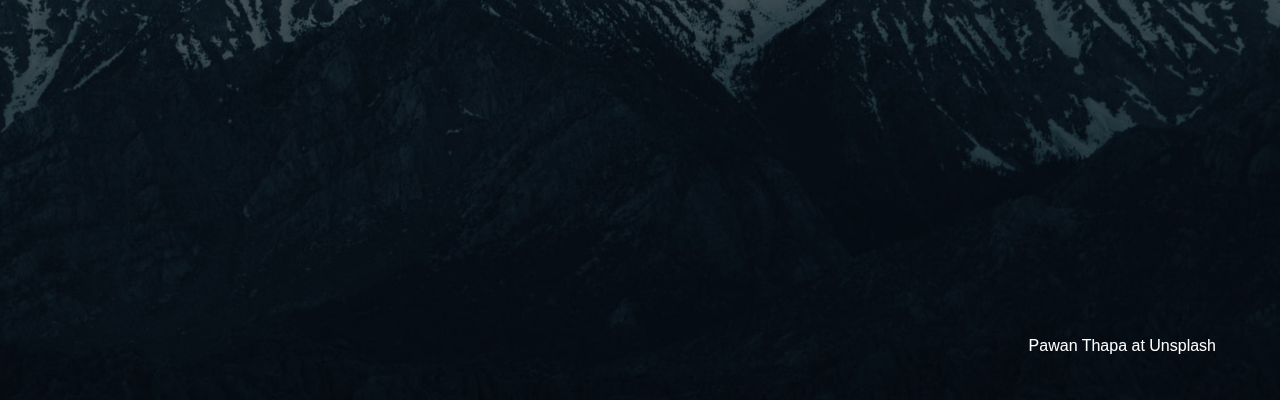
==== commit 981bbd0e: "Add text to lp" ====
--- a/index.html
+++ b/index.html
@@ -61,8 +61,10 @@
                     </div>
                     <div class="content">
                         <h3>01. Vietnam Tour.</h3>
-                        <p>Lorem ipsum dolor sit, amet consectetur adipisicing elit. Impedit mollitia, dolore odio eaque aperiam ipsa nemo provident rerum nihil quia ea pariatur nisi, enim similique fuga voluptas nostrum dolorem ullam.</p>
-                        <button class="btn">More Details</button>
+                        <p>Welcome to a land that seamlessly weaves ancient traditions with modern marvels, where captivating landscapes meet
+                        vibrant cultures, and where history whispers its secrets at every turn. Embark on an unforgettable journey to Vietnam, a
+                        Southeast Asian gem that promises to mesmerize and inspire.</p>
+                        <a href="vietnam.html"><button class="btn">More Details</button></a>
                     </div>
                 </div>
                 <div class="right-info hidden hidden-right">
@@ -88,9 +90,8 @@
                     </div>
                     <div class="content">
                         <h3>02. Turkey Tour.</h3>
-                        <p>Lorem ipsum dolor sit, amet consectetur adipisicing elit. Impedit mollitia, dolore odio eaque
-                            aperiam ipsa nemo provident rerum nihil quia ea pariatur nisi, enim similique fuga voluptas
-                            nostrum dolorem ullam.</p>
+                        <p>Uncover the magic of Turkey as you journey through its ancient history, awe-inspiring landscapes, and vibrant culture.
+                        Book your trip today and let Turkey cast its spell on you.</p>
                         <button class="btn">More Details</button>
                     </div>
                 </div>
@@ -117,9 +118,8 @@
                     </div>
                     <div class="content">
                         <h3>03. Libya Tour.</h3>
-                        <p>Lorem ipsum dolor sit, amet consectetur adipisicing elit. Impedit mollitia, dolore odio eaque
-                            aperiam ipsa nemo provident rerum nihil quia ea pariatur nisi, enim similique fuga voluptas
-                            nostrum dolorem ullam.</p>
+                        <p>Embark on an extraordinary journey to Libya, where ancient wonders and desert landscapes await. Book your trip today and
+                        unlock the enigmatic beauty of this captivating destination.</p>
                         <button class="btn">More Details</button>
                     </div>
                 </div>
--- a/estilos/style.css
+++ b/estilos/style.css
@@ -127,7 +127,7 @@
 
 .content p {
     font-size: clamp(.7rem, 2vw, 1rem);
-    margin: 0.625rem 0.4rem 0.938rem 0;
+    margin: 0.625rem 0.4rem 1rem 0;
     text-wrap: balance;
 }
 
@@ -141,6 +141,7 @@
     font-weight: 600;
     box-shadow: 0 0 10px rgba(0, 0, 0, .1);
     color: #444;
+    cursor: pointer;
     transition: 500ms;
 }
 
@@ -208,8 +209,8 @@
     top: 50%;
     left: 50%;
     border-radius: 10px;
-    width: clamp(31.015vw, 31.115vw, 31.2vw);
-    height: clamp(21.015vw, 21.115vw, 21.2vw);
+    width: clamp(/* 22vw + 3rem */150px, 28vw, 30vw);
+    height: clamp(/* 16vw + 2rem */100px, 18vw, 20vw);
     backdrop-filter: blur(5px);
     transform-style: preserve-3d;
     transform: translate(-50%, -50%);
@@ -219,14 +220,14 @@
 }
 
 .box-btn {
-    width: 45%;
-    height: 40%;
+    width: 55%;
+    height: 45%;
     padding: 2.5%;
     border-radius: 10px;
     border: none;
     background: conic-gradient(from 90deg at 40% -25%, #ffd700, #f79d03, #ee6907, #e6390a, #de0d0d, #d61039, #cf1261, #c71585, #cf1261, #d61039, #de0d0d, #ee6907, #f79d03, #ffd700, #ffd700, #ffd700);
     font-family: 'Monteserrat', sans-serif;
-    font-size: clamp(.5rem, 1.3vw, 1.7rem);
+    font-size: clamp(.5rem, 1.5vw, 1.7rem);
     font-weight: 800;
     color: #fff;
     text-transform: uppercase;
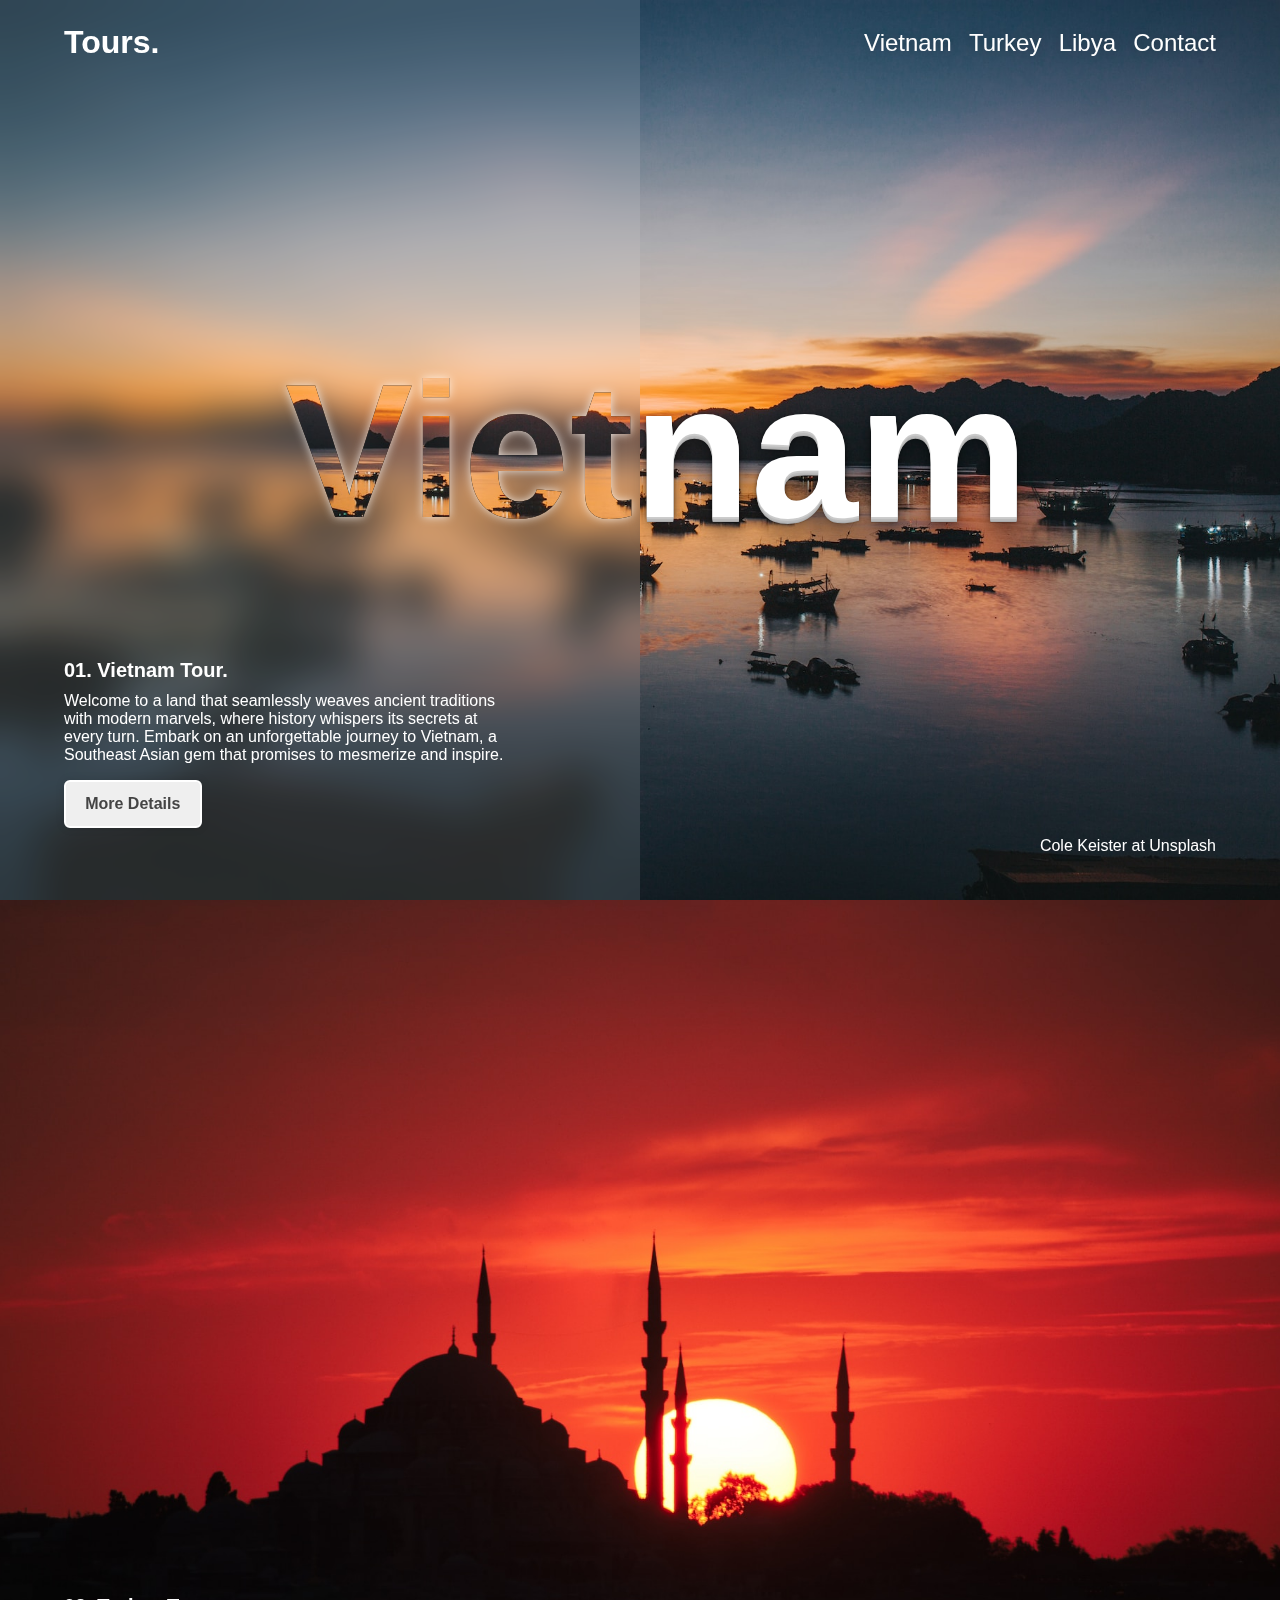
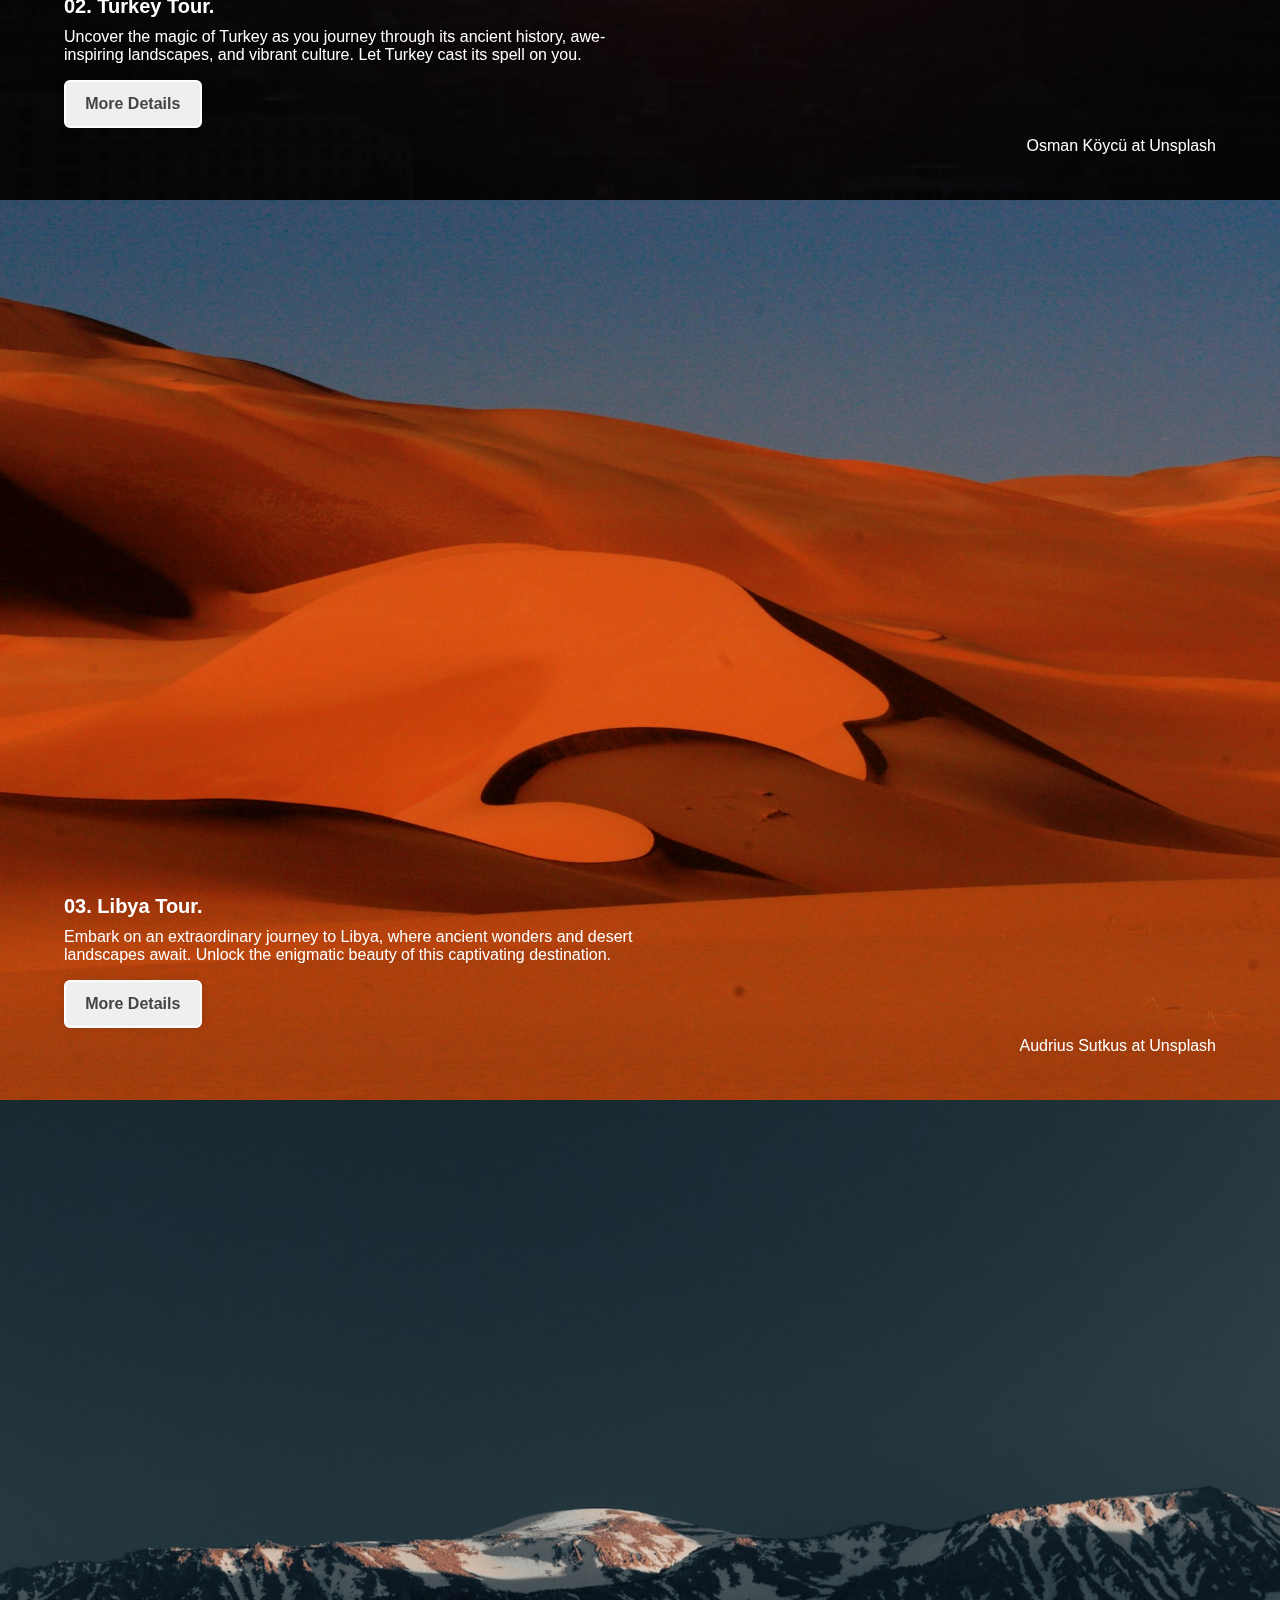
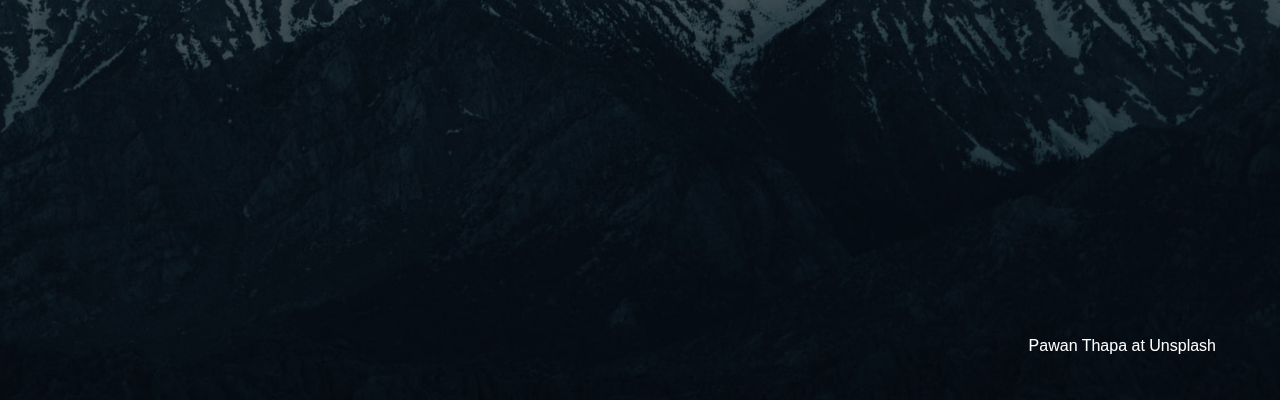
==== commit 26d249d3: "Add pages Turkey/Libya" ====
--- a/index.html
+++ b/index.html
@@ -61,8 +61,7 @@
                     </div>
                     <div class="content">
                         <h3>01. Vietnam Tour.</h3>
-                        <p>Welcome to a land that seamlessly weaves ancient traditions with modern marvels, where captivating landscapes meet
-                        vibrant cultures, and where history whispers its secrets at every turn. Embark on an unforgettable journey to Vietnam, a
+                        <p>Welcome to a land that seamlessly weaves ancient traditions with modern marvels, where history whispers its secrets at every turn. Embark on an unforgettable journey to Vietnam, a
                         Southeast Asian gem that promises to mesmerize and inspire.</p>
                         <a href="vietnam.html"><button class="btn">More Details</button></a>
                     </div>
@@ -91,8 +90,8 @@
                     <div class="content">
                         <h3>02. Turkey Tour.</h3>
                         <p>Uncover the magic of Turkey as you journey through its ancient history, awe-inspiring landscapes, and vibrant culture.
-                        Book your trip today and let Turkey cast its spell on you.</p>
-                        <button class="btn">More Details</button>
+                        Let Turkey cast its spell on you.</p>
+                        <a href="turkey.html"><button class="btn">More Details</button></a>
                     </div>
                 </div>
                 <div class="right-info hidden hidden-right">
@@ -118,9 +117,9 @@
                     </div>
                     <div class="content">
                         <h3>03. Libya Tour.</h3>
-                        <p>Embark on an extraordinary journey to Libya, where ancient wonders and desert landscapes await. Book your trip today and
-                        unlock the enigmatic beauty of this captivating destination.</p>
-                        <button class="btn">More Details</button>
+                        <p>Embark on an extraordinary journey to Libya, where ancient wonders and desert landscapes await.
+                        Unlock the enigmatic beauty of this captivating destination.</p>
+                        <a href="libya.html"><button class="btn">More Details</button></a>
                     </div>
                 </div>
                 <div class="right-info lib-rinfo hidden hidden-right">
